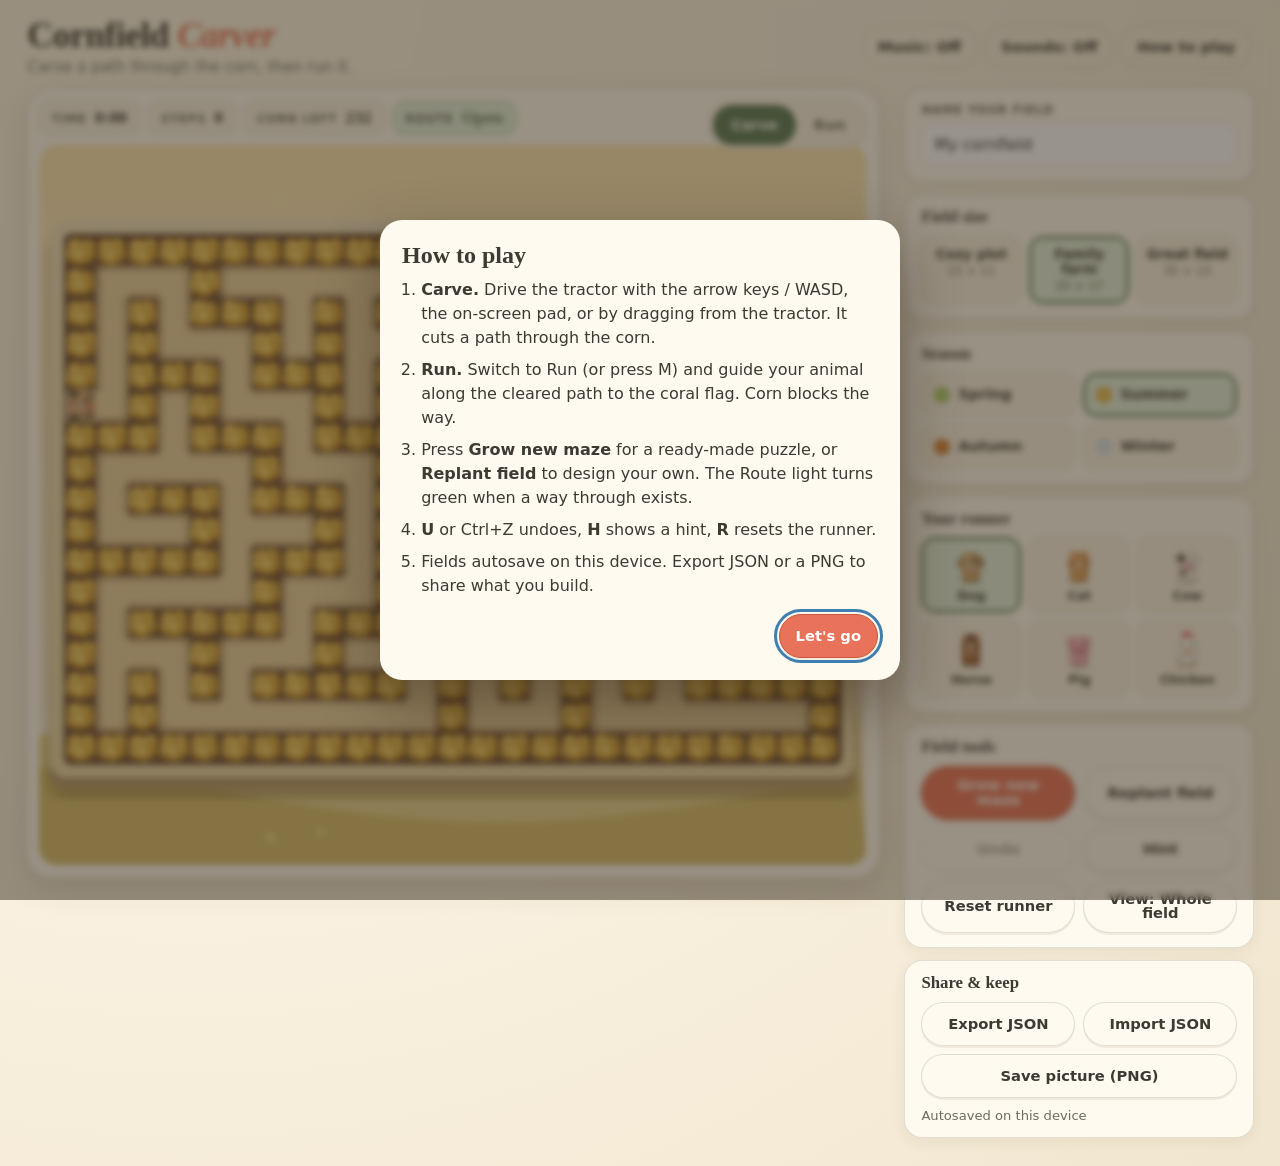
==== index.html @ e9861f63 "delegate(claude): Goal: Add cozy optional procedural audio to the completed ga" ====
<!doctype html>
<html lang="en">
<head>
<meta charset="utf-8">
<meta name="viewport" content="width=device-width, initial-scale=1, viewport-fit=cover">
<meta name="description" content="Cornfield Carver: drive the tractor through the corn, carve a maze, then run your animal to the flag.">
<title>Cornfield Carver</title>
<link rel="stylesheet" href="styles.css">
</head>
<body data-season="summer" data-mode="carve">
<div class="app">
  <header class="topbar">
    <div class="brand">
      <h1>Cornfield <em>Carver</em></h1>
      <p class="tagline">Carve a path through the corn, then run it.</p>
    </div>
    <div class="top-actions">
      <button id="btn-music" class="btn ghost tog" type="button" aria-pressed="false">Music: Off</button>
      <button id="btn-sfx" class="btn ghost tog" type="button" aria-pressed="false">Sounds: Off</button>
      <button id="btn-help" class="btn ghost" type="button">How to play</button>
    </div>
    <p id="audio-note" class="audio-note" role="status" hidden>Sound isn't available in this browser.</p>
  </header>

  <main class="layout">
    <section class="stage" aria-label="Cornfield play area">
      <div class="hud" aria-label="Game status">
        <div class="stat"><span class="label">Time</span><b id="hud-time">0:00</b></div>
        <div class="stat"><span class="label">Steps</span><b id="hud-moves">0</b></div>
        <div class="stat"><span class="label">Corn left</span><b id="hud-corn">0</b></div>
        <div class="stat route" data-ok="0"><span class="label">Route</span><b id="hud-route">Not yet</b></div>
      </div>

      <div class="mode-switch" id="mode-group" role="group" aria-label="Mode">
        <button id="mode-carve" data-mode="carve" type="button" aria-pressed="true">Carve</button>
        <button id="mode-run" data-mode="run" type="button" aria-pressed="false">Run</button>
      </div>

      <div class="canvas-wrap">
        <canvas id="field" tabindex="0" role="application"
          aria-label="Cornfield. Arrow keys or WASD move the tractor in Carve mode and the runner in Run mode. M switches mode, U undoes, H shows a hint."></canvas>

        <div class="win" id="win" role="dialog" aria-live="polite" aria-labelledby="win-title" hidden>
          <h2 id="win-title">Harvest home!</h2>
          <p id="win-text"></p>
          <dl class="win-stats">
            <div><dt>Time</dt><dd id="win-time">0:00</dd></div>
            <div><dt>Steps</dt><dd id="win-moves">0</dd></div>
            <div><dt>Best</dt><dd id="win-best">-</dd></div>
          </dl>
          <div class="win-actions">
            <button id="win-again" class="btn primary" type="button">Run it again</button>
            <button id="win-new" class="btn" type="button">Grow a new maze</button>
            <button id="win-share" class="btn ghost" type="button">Share</button>
          </div>
        </div>

        <div class="toast" id="toast" role="status" aria-live="polite"></div>
      </div>

      <div class="dpad" id="dpad" aria-label="Touch controls">
        <button class="dpad-btn up" data-dx="0" data-dy="-1" type="button" aria-label="Up">&#9650;</button>
        <button class="dpad-btn left" data-dx="-1" data-dy="0" type="button" aria-label="Left">&#9664;</button>
        <button class="dpad-btn right" data-dx="1" data-dy="0" type="button" aria-label="Right">&#9654;</button>
        <button class="dpad-btn down" data-dx="0" data-dy="1" type="button" aria-label="Down">&#9660;</button>
        <button id="btn-undo2" class="btn dpad-undo" type="button">Undo</button>
      </div>
    </section>

    <aside class="panel" aria-label="Field settings">
      <section class="card">
        <label class="label" for="creation-name">Name your field</label>
        <input id="creation-name" class="text" type="text" maxlength="40" autocomplete="off" spellcheck="false">
      </section>

      <section class="card">
        <h2>Field size</h2>
        <div class="seg" id="size-group" role="group" aria-label="Field size">
          <button type="button" data-size="small" aria-pressed="false"><span>Cozy plot</span><small>15 &times; 11</small></button>
          <button type="button" data-size="medium" aria-pressed="true"><span>Family farm</span><small>25 &times; 17</small></button>
          <button type="button" data-size="large" aria-pressed="false"><span>Great field</span><small>35 &times; 23</small></button>
        </div>
      </section>

      <section class="card">
        <h2>Season</h2>
        <div class="seasons" id="season-group" role="group" aria-label="Season">
          <button type="button" data-season="spring" aria-pressed="false"><i class="dot spring"></i>Spring</button>
          <button type="button" data-season="summer" aria-pressed="true"><i class="dot summer"></i>Summer</button>
          <button type="button" data-season="autumn" aria-pressed="false"><i class="dot autumn"></i>Autumn</button>
          <button type="button" data-season="winter" aria-pressed="false"><i class="dot winter"></i>Winter</button>
        </div>
      </section>

      <section class="card">
        <h2>Your runner</h2>
        <div class="animals" id="animal-group" role="group" aria-label="Runner animal">
          <button type="button" data-animal="dog" aria-pressed="true" aria-label="Dog"><canvas aria-hidden="true"></canvas><span>Dog</span></button>
          <button type="button" data-animal="cat" aria-pressed="false" aria-label="Cat"><canvas aria-hidden="true"></canvas><span>Cat</span></button>
          <button type="button" data-animal="cow" aria-pressed="false" aria-label="Cow"><canvas aria-hidden="true"></canvas><span>Cow</span></button>
          <button type="button" data-animal="horse" aria-pressed="false" aria-label="Horse"><canvas aria-hidden="true"></canvas><span>Horse</span></button>
          <button type="button" data-animal="pig" aria-pressed="false" aria-label="Pig"><canvas aria-hidden="true"></canvas><span>Pig</span></button>
          <button type="button" data-animal="chicken" aria-pressed="false" aria-label="Chicken"><canvas aria-hidden="true"></canvas><span>Chicken</span></button>
        </div>
      </section>

      <section class="card">
        <h2>Field tools</h2>
        <div class="grid2">
          <button id="btn-generate" class="btn primary" type="button">Grow new maze</button>
          <button id="btn-replant" class="btn" type="button">Replant field</button>
          <button id="btn-undo" class="btn" type="button">Undo</button>
          <button id="btn-hint" class="btn" type="button">Hint</button>
          <button id="btn-reset" class="btn" type="button">Reset runner</button>
          <button id="btn-view" class="btn" type="button">View: Whole field</button>
        </div>
      </section>

      <section class="card">
        <h2>Share &amp; keep</h2>
        <div class="grid2">
          <button id="btn-export-json" class="btn" type="button">Export JSON</button>
          <button id="btn-import" class="btn" type="button">Import JSON</button>
          <button id="btn-png" class="btn wide" type="button">Save picture (PNG)</button>
        </div>
        <p class="note" id="save-status">Autosave on</p>
      </section>
    </aside>
  </main>
</div>

<div class="modal" id="modal-help" hidden>
  <div class="modal-backdrop" data-close></div>
  <div class="modal-card" role="dialog" aria-modal="true" aria-labelledby="help-title">
    <h2 id="help-title">How to play</h2>
    <ol class="help">
      <li><b>Carve.</b> Drive the tractor with the arrow keys / WASD, the on-screen pad, or by dragging from the tractor. It cuts a path through the corn.</li>
      <li><b>Run.</b> Switch to Run (or press M) and guide your animal along the cleared path to the coral flag. Corn blocks the way.</li>
      <li>Press <b>Grow new maze</b> for a ready-made puzzle, or <b>Replant field</b> to design your own. The Route light turns green when a way through exists.</li>
      <li><b>U</b> or Ctrl+Z undoes, <b>H</b> shows a hint, <b>R</b> resets the runner.</li>
      <li>Fields autosave on this device. Export JSON or a PNG to share what you build.</li>
    </ol>
    <div class="modal-actions"><button class="btn primary" type="button" data-close data-autofocus>Let's go</button></div>
  </div>
</div>

<div class="modal" id="modal-confirm" hidden>
  <div class="modal-backdrop" data-close></div>
  <div class="modal-card" role="alertdialog" aria-modal="true" aria-labelledby="confirm-title" aria-describedby="confirm-body">
    <h2 id="confirm-title"></h2>
    <p id="confirm-body"></p>
    <div class="modal-actions">
      <button class="btn" type="button" data-close data-autofocus>Keep my field</button>
      <button id="confirm-ok" class="btn danger" type="button"></button>
    </div>
  </div>
</div>

<div class="modal" id="modal-share" hidden>
  <div class="modal-backdrop" data-close></div>
  <div class="modal-card" role="dialog" aria-modal="true" aria-labelledby="share-title">
    <h2 id="share-title">Export your field</h2>
    <p id="share-note" class="note"></p>
    <label class="label" for="share-text">Creation data (JSON)</label>
    <textarea id="share-text" class="text mono" rows="8" readonly spellcheck="false"></textarea>
    <div class="modal-actions">
      <button class="btn" type="button" data-close>Close</button>
      <button id="share-copy" class="btn" type="button">Copy</button>
      <button id="share-download" class="btn primary" type="button" data-autofocus>Download .json</button>
    </div>
  </div>
</div>

<div class="modal" id="modal-import" hidden>
  <div class="modal-backdrop" data-close></div>
  <div class="modal-card" role="dialog" aria-modal="true" aria-labelledby="import-title">
    <h2 id="import-title">Import a field</h2>
    <p class="note">Paste creation JSON or choose a file. Only field data is read; nothing is ever run.</p>
    <label class="label" for="import-file">Choose a .json file</label>
    <input id="import-file" class="text" type="file" accept=".json,application/json,text/plain">
    <label class="label" for="import-text">Or paste it here</label>
    <textarea id="import-text" class="text mono" rows="7" spellcheck="false" data-autofocus></textarea>
    <p id="import-error" class="error" role="alert"></p>
    <div class="modal-actions">
      <button class="btn" type="button" data-close>Cancel</button>
      <button id="import-load" class="btn primary" type="button">Load field</button>
    </div>
  </div>
</div>

<script src="audio.js"></script>
<script src="game.js"></script>
</body>
</html>
---- styles.css ----
:root {
  --cream: #fbf3e4;
  --paper: #fffaf0;
  --sage: #8fa98a;
  --sage-deep: #5a7a58;
  --coral: #e8735a;
  --coral-deep: #c9553d;
  --ink: #3b3a33;
  --muted: #6d6b5f;
  --line: rgba(90, 70, 40, 0.16);
  --shadow: 0 10px 30px rgba(90, 60, 30, 0.14);
  --radius: 18px;
  --serif: Georgia, "Iowan Old Style", "Times New Roman", serif;
  --sans: system-ui, -apple-system, "Segoe UI", Roboto, sans-serif;
}

* { box-sizing: border-box; }
[hidden] { display: none !important; }

html, body { margin: 0; padding: 0; }
body {
  font-family: var(--sans);
  color: var(--ink);
  background: radial-gradient(circle at 15% 0%, #fff7e6 0, var(--cream) 45%, #f1e6cf 100%);
  min-height: 100vh;
  -webkit-text-size-adjust: 100%;
}

.app { max-width: 1500px; margin: 0 auto; padding: 14px clamp(12px, 2vw, 28px) 28px; }

.topbar { display: flex; align-items: center; justify-content: space-between; gap: 12px; padding: 4px 2px 12px; }
.brand h1 { margin: 0; font: 700 clamp(1.5rem, 3.2vw, 2.2rem)/1.05 var(--serif); letter-spacing: -0.01em; }
.brand h1 em { color: var(--coral); font-style: italic; }
.tagline { margin: 3px 0 0; color: var(--muted); font-size: 0.95rem; }

/* buttons */
.btn {
  font: 600 0.92rem/1 var(--sans);
  color: var(--ink);
  background: var(--paper);
  border: 1.5px solid var(--line);
  border-radius: 999px;
  padding: 11px 16px;
  min-height: 44px;
  cursor: pointer;
  box-shadow: 0 2px 0 rgba(90, 60, 30, 0.08);
  transition: transform 0.08s, background 0.15s, box-shadow 0.15s;
}
.btn:hover { background: #fff; }
.btn:active { transform: translateY(1px); box-shadow: none; }
.btn:disabled { opacity: 0.45; cursor: not-allowed; }
.btn.primary { background: var(--coral); color: #fff; border-color: var(--coral-deep); }
.btn.primary:hover { background: var(--coral-deep); }
.btn.danger { background: #b4432f; color: #fff; border-color: #8f3322; }
.btn.ghost { background: transparent; box-shadow: none; }
.top-actions { display: flex; flex-wrap: wrap; justify-content: flex-end; gap: 6px; }
.btn.tog[aria-pressed="true"] { background: var(--sage-deep, #5b8a5b); color: #fff; }
.audio-note { flex-basis: 100%; margin: 0; font-size: 0.85rem; opacity: 0.8; }
.btn.wide { grid-column: 1 / -1; }
button:focus-visible, input:focus-visible, textarea:focus-visible, canvas:focus-visible {
  outline: 3px solid #3f7fb0; outline-offset: 2px;
}

/* layout */
.layout { display: grid; grid-template-columns: minmax(0, 1fr) 350px; gap: clamp(12px, 2vw, 24px); align-items: start; }

.stage {
  position: relative;
  display: flex; flex-direction: column; gap: 10px;
  background: var(--paper);
  border: 1.5px solid var(--line);
  border-radius: 26px;
  padding: 12px;
  box-shadow: var(--shadow);
  height: calc(100vh - 110px);
  min-height: 460px;
}
.hud { display: flex; flex-wrap: wrap; gap: 8px; padding-right: 150px; }
.stat {
  display: flex; align-items: baseline; gap: 8px;
  background: var(--cream); border: 1px solid var(--line); border-radius: 12px; padding: 7px 12px;
}
.stat b { font: 700 1.1rem/1 var(--serif); font-variant-numeric: tabular-nums; }
.label { display: block; font-size: 0.72rem; letter-spacing: 0.08em; text-transform: uppercase; color: var(--muted); font-weight: 700; }
.stat.route[data-ok="1"] { background: #e3efdd; border-color: #a7c79e; }
.stat.route[data-ok="1"] b { color: var(--sage-deep); }
.stat.route[data-ok="0"] b { color: var(--coral-deep); }

.mode-switch {
  position: absolute; top: 12px; right: 12px; z-index: 2;
  display: flex; background: var(--cream); border: 1.5px solid var(--line); border-radius: 999px; padding: 3px;
}
.mode-switch button {
  font: 700 0.9rem/1 var(--sans); border: 0; background: transparent; color: var(--muted);
  padding: 10px 18px; min-height: 40px; border-radius: 999px; cursor: pointer;
}
.mode-switch button[aria-pressed="true"] { background: var(--sage-deep); color: #fff; }
body[data-mode="run"] .mode-switch button[aria-pressed="true"] { background: var(--coral); }

.canvas-wrap { position: relative; flex: 1; min-height: 0; border-radius: 18px; overflow: hidden; }
#field { display: block; width: 100%; height: 100%; touch-action: none; border-radius: 18px; cursor: crosshair; user-select: none; -webkit-user-select: none; }

.toast {
  position: absolute; left: 50%; bottom: 14px; transform: translate(-50%, 10px);
  background: rgba(59, 58, 51, 0.92); color: #fff; padding: 9px 16px; border-radius: 999px;
  font-size: 0.9rem; opacity: 0; pointer-events: none; transition: opacity 0.2s, transform 0.2s; max-width: 90%; text-align: center;
}
.toast.show { opacity: 1; transform: translate(-50%, 0); }

.win {
  position: absolute; inset: 0; margin: auto; width: min(420px, 90%); height: fit-content;
  background: var(--paper); border: 2px solid var(--coral); border-radius: 24px; padding: 22px;
  text-align: center; box-shadow: 0 20px 50px rgba(60, 40, 20, 0.3);
}
.win h2 { margin: 0 0 6px; font: 700 1.8rem/1.1 var(--serif); color: var(--coral-deep); }
.win p { margin: 0 0 14px; color: var(--muted); }
.win-stats { display: flex; justify-content: center; gap: 22px; margin: 0 0 16px; }
.win-stats dt { font-size: 0.7rem; letter-spacing: 0.08em; text-transform: uppercase; color: var(--muted); font-weight: 700; }
.win-stats dd { margin: 2px 0 0; font: 700 1.3rem/1 var(--serif); }
.win-actions { display: flex; flex-wrap: wrap; gap: 8px; justify-content: center; }

/* touch pad */
.dpad {
  display: none; grid-template-columns: repeat(3, 62px); grid-template-rows: repeat(2, 56px); gap: 6px;
  justify-content: center; align-items: center; padding-top: 2px;
  grid-template-areas: ". up undo" "left down right";
}
.dpad-btn {
  font-size: 1.2rem; color: var(--sage-deep); background: var(--cream); border: 1.5px solid var(--line);
  border-radius: 16px; cursor: pointer; touch-action: none; user-select: none; -webkit-user-select: none;
  box-shadow: 0 3px 0 rgba(90, 60, 30, 0.12);
}
.dpad-btn:active { transform: translateY(2px); box-shadow: none; background: #e3efdd; }
.dpad-btn.up { grid-area: up; } .dpad-btn.down { grid-area: down; }
.dpad-btn.left { grid-area: left; } .dpad-btn.right { grid-area: right; }
.dpad-undo { grid-area: undo; padding: 0; }

/* panel */
.panel { display: flex; flex-direction: column; gap: 12px; }
.card {
  background: var(--paper); border: 1.5px solid var(--line); border-radius: var(--radius); padding: 14px 16px;
  box-shadow: 0 4px 14px rgba(90, 60, 30, 0.07);
}
.card h2 { margin: 0 0 10px; font: 700 1.05rem/1 var(--serif); }
.text {
  width: 100%; font: 500 1rem var(--sans); color: var(--ink); background: #fff; border: 1.5px solid var(--line);
  border-radius: 12px; padding: 10px 12px; margin-top: 6px; min-height: 44px;
}
.text.mono { font: 0.82rem/1.4 ui-monospace, Menlo, Consolas, monospace; resize: vertical; }
.grid2 { display: grid; grid-template-columns: 1fr 1fr; gap: 8px; }
.note { margin: 10px 0 0; font-size: 0.82rem; color: var(--muted); }
.error { min-height: 1.3em; margin: 8px 0 0; color: #b4432f; font-weight: 600; font-size: 0.9rem; }

.seg { display: grid; grid-template-columns: repeat(3, 1fr); gap: 8px; }
.seg button {
  display: flex; flex-direction: column; gap: 3px; align-items: center; padding: 10px 4px; min-height: 52px;
  font: 700 0.85rem/1.1 var(--sans); color: var(--ink); background: var(--cream); border: 1.5px solid var(--line);
  border-radius: 14px; cursor: pointer; text-align: center;
}
.seg small { font-weight: 500; color: var(--muted); font-size: 0.75rem; }
.seg button[aria-pressed="true"], .seasons button[aria-pressed="true"], .animals button[aria-pressed="true"] {
  border-color: var(--sage-deep); background: #e3efdd; box-shadow: inset 0 0 0 1.5px var(--sage-deep);
}

.seasons { display: grid; grid-template-columns: 1fr 1fr; gap: 8px; }
.seasons button {
  display: flex; align-items: center; gap: 8px; padding: 10px 12px; min-height: 44px;
  font: 700 0.9rem/1 var(--sans); color: var(--ink); background: var(--cream); border: 1.5px solid var(--line);
  border-radius: 14px; cursor: pointer;
}
.dot { width: 16px; height: 16px; border-radius: 50%; display: inline-block; border: 1.5px solid rgba(0, 0, 0, 0.12); }
.dot.spring { background: #aed26f; } .dot.summer { background: #ebbc4d; } .dot.autumn { background: #dc8439; } .dot.winter { background: #dbe6f0; }

.animals { display: grid; grid-template-columns: repeat(3, 1fr); gap: 8px; }
.animals button {
  display: flex; flex-direction: column; align-items: center; gap: 2px; padding: 6px 4px 7px; min-height: 76px;
  font: 700 0.78rem/1 var(--sans); color: var(--ink); background: var(--cream); border: 1.5px solid var(--line);
  border-radius: 14px; cursor: pointer;
}
.animals canvas { width: 44px; height: 44px; }

/* modals */
.modal { position: fixed; inset: 0; z-index: 50; display: grid; place-items: center; padding: 16px; }
.modal-backdrop { position: absolute; inset: 0; background: rgba(50, 40, 25, 0.5); backdrop-filter: blur(3px); }
.modal-card {
  position: relative; width: min(520px, 100%); max-height: calc(100vh - 32px); overflow: auto;
  background: var(--paper); border-radius: 22px; padding: 22px; box-shadow: 0 24px 60px rgba(40, 25, 10, 0.4);
}
.modal-card h2 { margin: 0 0 10px; font: 700 1.5rem/1.1 var(--serif); }
.modal-card p { margin-top: 0; line-height: 1.45; }
.modal-card .label { margin-top: 12px; }
.help { padding-left: 1.2em; line-height: 1.5; margin: 0 0 6px; }
.help li { margin-bottom: 8px; }
.modal-actions { display: flex; flex-wrap: wrap; gap: 8px; justify-content: flex-end; margin-top: 16px; }

/* seasonal tint on page chrome */
body[data-season="spring"] { --sage-deep: #4f8a54; }
body[data-season="autumn"] { --sage-deep: #8a6a3a; }
body[data-season="winter"] { --sage-deep: #4e7a96; }

/* tablets and phones */
@media (max-width: 960px) {
  .layout { grid-template-columns: 1fr; }
  .stage { height: auto; min-height: 0; }
  .canvas-wrap { flex: none; height: min(66vh, 118vw); min-height: 300px; }
  .hud { padding-right: 0; margin-top: 46px; }
  .panel { display: grid; grid-template-columns: 1fr 1fr; gap: 12px; }
  .panel .card:first-child { grid-column: 1 / -1; }
}
@media (max-width: 960px), (pointer: coarse) {
  .dpad { display: grid; }
}
@media (max-width: 620px) {
  .app { padding: 8px 8px 24px; }
  .tagline { display: none; }
  .topbar { flex-wrap: wrap; }
  .top-actions .btn { padding-left: 10px; padding-right: 10px; font-size: 0.85rem; }
  .stage { padding: 8px; border-radius: 20px; }
  .panel { grid-template-columns: 1fr; }
  .stat { padding: 6px 9px; gap: 6px; }
  .hud { gap: 5px; }
  .canvas-wrap { height: min(58vh, 120vw); }
  .win { padding: 16px; }
}
@media (prefers-reduced-motion: reduce) {
  .toast, .btn { transition: none; }
}
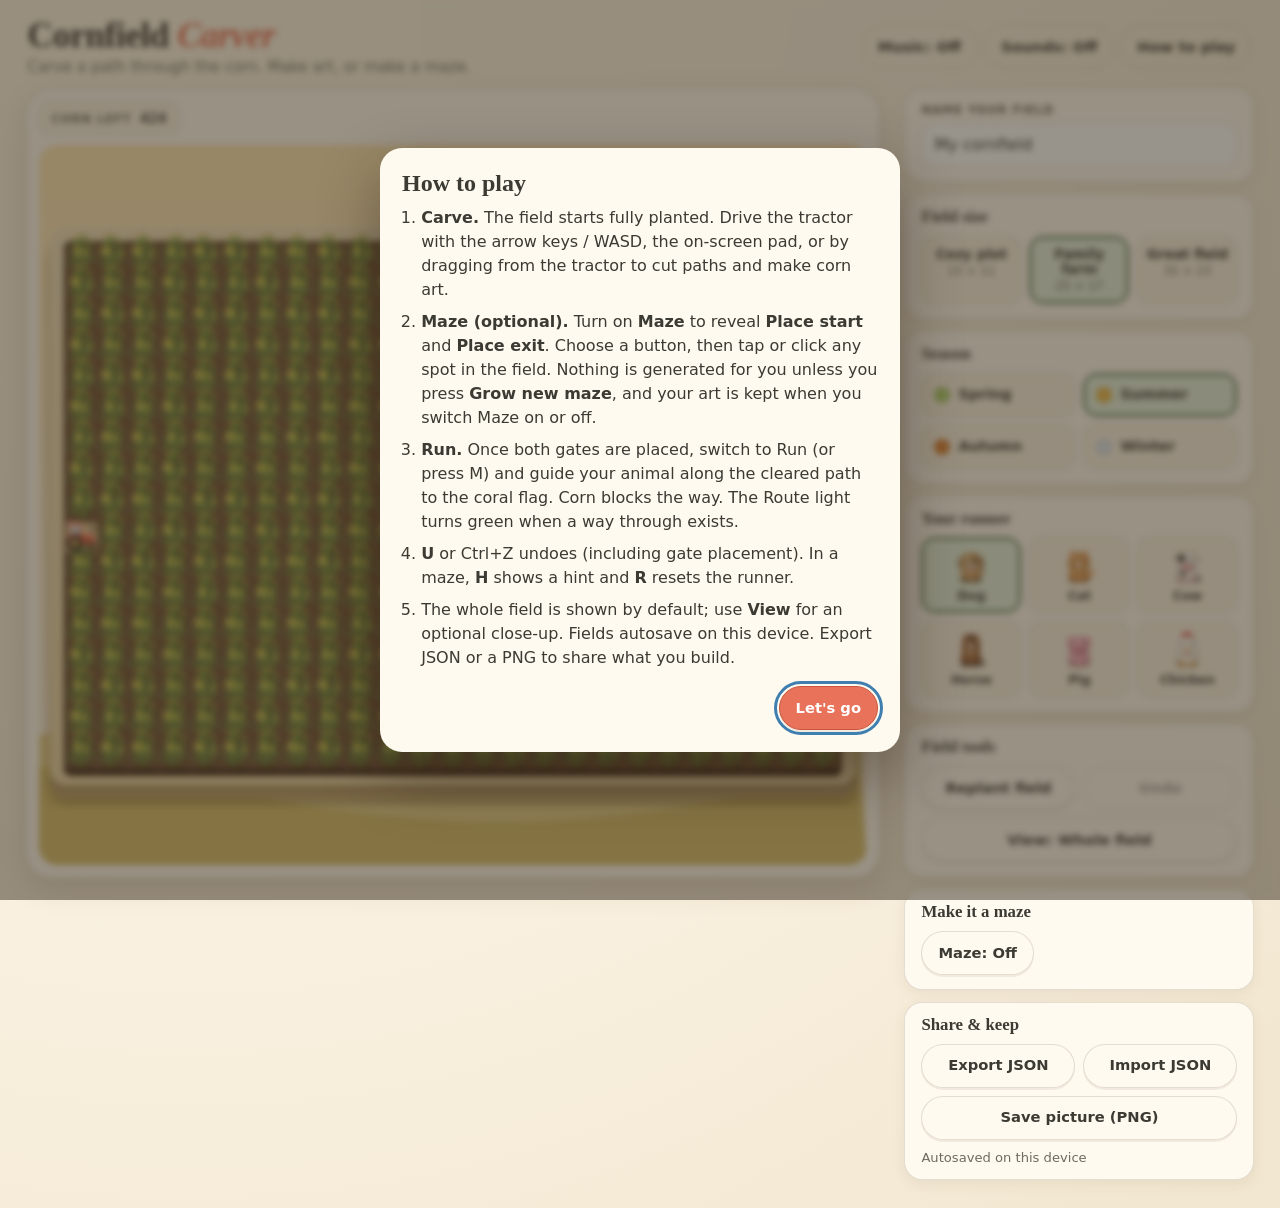
==== commit 292f399c: "delegate(claude): Goal: Implement user feedback in .ai/plans/art-first-field.m" ====
--- a/index.html
+++ b/index.html
@@ -3,16 +3,16 @@
 <head>
 <meta charset="utf-8">
 <meta name="viewport" content="width=device-width, initial-scale=1, viewport-fit=cover">
-<meta name="description" content="Cornfield Carver: drive the tractor through the corn, carve a maze, then run your animal to the flag.">
+<meta name="description" content="Cornfield Carver: drive the tractor through the corn to make corn art, or turn it into a maze and run your animal to the flag.">
 <title>Cornfield Carver</title>
 <link rel="stylesheet" href="styles.css">
 </head>
-<body data-season="summer" data-mode="carve">
+<body data-season="summer" data-mode="carve" data-purpose="art">
 <div class="app">
   <header class="topbar">
     <div class="brand">
       <h1>Cornfield <em>Carver</em></h1>
-      <p class="tagline">Carve a path through the corn, then run it.</p>
+      <p class="tagline">Carve a path through the corn. Make art, or make a maze.</p>
     </div>
     <div class="top-actions">
       <button id="btn-music" class="btn ghost tog" type="button" aria-pressed="false">Music: Off</button>
@@ -25,20 +25,20 @@
   <main class="layout">
     <section class="stage" aria-label="Cornfield play area">
       <div class="hud" aria-label="Game status">
-        <div class="stat"><span class="label">Time</span><b id="hud-time">0:00</b></div>
-        <div class="stat"><span class="label">Steps</span><b id="hud-moves">0</b></div>
+        <div class="stat maze-only"><span class="label">Time</span><b id="hud-time">0:00</b></div>
+        <div class="stat maze-only"><span class="label">Steps</span><b id="hud-moves">0</b></div>
         <div class="stat"><span class="label">Corn left</span><b id="hud-corn">0</b></div>
-        <div class="stat route" data-ok="0"><span class="label">Route</span><b id="hud-route">Not yet</b></div>
-      </div>
-
-      <div class="mode-switch" id="mode-group" role="group" aria-label="Mode">
+        <div class="stat route maze-only" data-ok="0"><span class="label">Route</span><b id="hud-route">Place gates</b></div>
+      </div>
+
+      <div class="mode-switch maze-only" id="mode-group" role="group" aria-label="Mode">
         <button id="mode-carve" data-mode="carve" type="button" aria-pressed="true">Carve</button>
-        <button id="mode-run" data-mode="run" type="button" aria-pressed="false">Run</button>
+        <button id="mode-run" data-mode="run" type="button" aria-pressed="false" disabled>Run</button>
       </div>
 
       <div class="canvas-wrap">
         <canvas id="field" tabindex="0" role="application"
-          aria-label="Cornfield. Arrow keys or WASD move the tractor in Carve mode and the runner in Run mode. M switches mode, U undoes, H shows a hint."></canvas>
+          aria-label="Cornfield art field. Arrow keys or WASD drive the tractor and carve corn. U undoes."></canvas>
 
         <div class="win" id="win" role="dialog" aria-live="polite" aria-labelledby="win-title" hidden>
           <h2 id="win-title">Harvest home!</h2>
@@ -107,12 +107,24 @@
       <section class="card">
         <h2>Field tools</h2>
         <div class="grid2">
-          <button id="btn-generate" class="btn primary" type="button">Grow new maze</button>
           <button id="btn-replant" class="btn" type="button">Replant field</button>
           <button id="btn-undo" class="btn" type="button">Undo</button>
-          <button id="btn-hint" class="btn" type="button">Hint</button>
-          <button id="btn-reset" class="btn" type="button">Reset runner</button>
-          <button id="btn-view" class="btn" type="button">View: Whole field</button>
+          <button id="btn-view" class="btn wide" type="button" aria-pressed="false">View: Whole field</button>
+        </div>
+      </section>
+
+      <section class="card" aria-labelledby="maze-title">
+        <h2 id="maze-title">Make it a maze</h2>
+        <button id="btn-maze" class="btn tog wide" type="button" aria-pressed="false">Maze: Off</button>
+        <div class="maze-only">
+          <div class="grid2" style="margin-top:8px">
+            <button id="btn-place-start" class="btn" type="button" aria-pressed="false">Place start</button>
+            <button id="btn-place-exit" class="btn" type="button" aria-pressed="false">Place exit</button>
+            <button id="btn-generate" class="btn" type="button">Grow new maze</button>
+            <button id="btn-hint" class="btn" type="button">Hint</button>
+            <button id="btn-reset" class="btn wide" type="button">Reset runner</button>
+          </div>
+          <p class="gate-status" id="gate-status" role="status">Start not placed. Exit not placed. Place both to run.</p>
         </div>
       </section>
 
@@ -134,11 +146,11 @@
   <div class="modal-card" role="dialog" aria-modal="true" aria-labelledby="help-title">
     <h2 id="help-title">How to play</h2>
     <ol class="help">
-      <li><b>Carve.</b> Drive the tractor with the arrow keys / WASD, the on-screen pad, or by dragging from the tractor. It cuts a path through the corn.</li>
-      <li><b>Run.</b> Switch to Run (or press M) and guide your animal along the cleared path to the coral flag. Corn blocks the way.</li>
-      <li>Press <b>Grow new maze</b> for a ready-made puzzle, or <b>Replant field</b> to design your own. The Route light turns green when a way through exists.</li>
-      <li><b>U</b> or Ctrl+Z undoes, <b>H</b> shows a hint, <b>R</b> resets the runner.</li>
-      <li>Fields autosave on this device. Export JSON or a PNG to share what you build.</li>
+      <li><b>Carve.</b> The field starts fully planted. Drive the tractor with the arrow keys / WASD, the on-screen pad, or by dragging from the tractor to cut paths and make corn art.</li>
+      <li><b>Maze (optional).</b> Turn on <b>Maze</b> to reveal <b>Place start</b> and <b>Place exit</b>. Choose a button, then tap or click any spot in the field. Nothing is generated for you unless you press <b>Grow new maze</b>, and your art is kept when you switch Maze on or off.</li>
+      <li><b>Run.</b> Once both gates are placed, switch to Run (or press M) and guide your animal along the cleared path to the coral flag. Corn blocks the way. The Route light turns green when a way through exists.</li>
+      <li><b>U</b> or Ctrl+Z undoes (including gate placement). In a maze, <b>H</b> shows a hint and <b>R</b> resets the runner.</li>
+      <li>The whole field is shown by default; use <b>View</b> for an optional close-up. Fields autosave on this device. Export JSON or a PNG to share what you build.</li>
     </ol>
     <div class="modal-actions"><button class="btn primary" type="button" data-close data-autofocus>Let's go</button></div>
   </div>
--- a/styles.css
+++ b/styles.css
@@ -23,6 +23,7 @@
   color: var(--ink);
   background: radial-gradient(circle at 15% 0%, #fff7e6 0, var(--cream) 45%, #f1e6cf 100%);
   min-height: 100vh;
+  min-height: 100dvh;
   -webkit-text-size-adjust: 100%;
 }
 
@@ -73,6 +74,7 @@
   padding: 12px;
   box-shadow: var(--shadow);
   height: calc(100vh - 110px);
+  height: calc(100dvh - 110px);
   min-height: 460px;
 }
 .hud { display: flex; flex-wrap: wrap; gap: 8px; padding-right: 150px; }
@@ -193,6 +195,12 @@
 .help li { margin-bottom: 8px; }
 .modal-actions { display: flex; flex-wrap: wrap; gap: 8px; justify-content: flex-end; margin-top: 16px; }
 
+/* art is the default; maze-only controls appear when Maze is on */
+body[data-purpose="art"] .maze-only { display: none; }
+.btn[aria-pressed="true"]:not(.tog) { box-shadow: inset 0 0 0 2px var(--sage-deep); background: #e3efdd; }
+.mode-switch button:disabled { opacity: 0.45; cursor: not-allowed; }
+.gate-status { margin: 8px 0 0; font-size: 0.85rem; color: var(--muted); min-height: 2.4em; }
+
 /* seasonal tint on page chrome */
 body[data-season="spring"] { --sage-deep: #4f8a54; }
 body[data-season="autumn"] { --sage-deep: #8a6a3a; }
@@ -202,7 +210,7 @@
 @media (max-width: 960px) {
   .layout { grid-template-columns: 1fr; }
   .stage { height: auto; min-height: 0; }
-  .canvas-wrap { flex: none; height: min(66vh, 118vw); min-height: 300px; }
+  .canvas-wrap { flex: none; height: min(66vh, 118vw); height: min(66dvh, 118vw); min-height: 300px; }
   .hud { padding-right: 0; margin-top: 46px; }
   .panel { display: grid; grid-template-columns: 1fr 1fr; gap: 12px; }
   .panel .card:first-child { grid-column: 1 / -1; }
@@ -219,7 +227,7 @@
   .panel { grid-template-columns: 1fr; }
   .stat { padding: 6px 9px; gap: 6px; }
   .hud { gap: 5px; }
-  .canvas-wrap { height: min(58vh, 120vw); }
+  .canvas-wrap { height: min(58vh, 120vw); height: min(58dvh, 120vw); }
   .win { padding: 16px; }
 }
 @media (prefers-reduced-motion: reduce) {
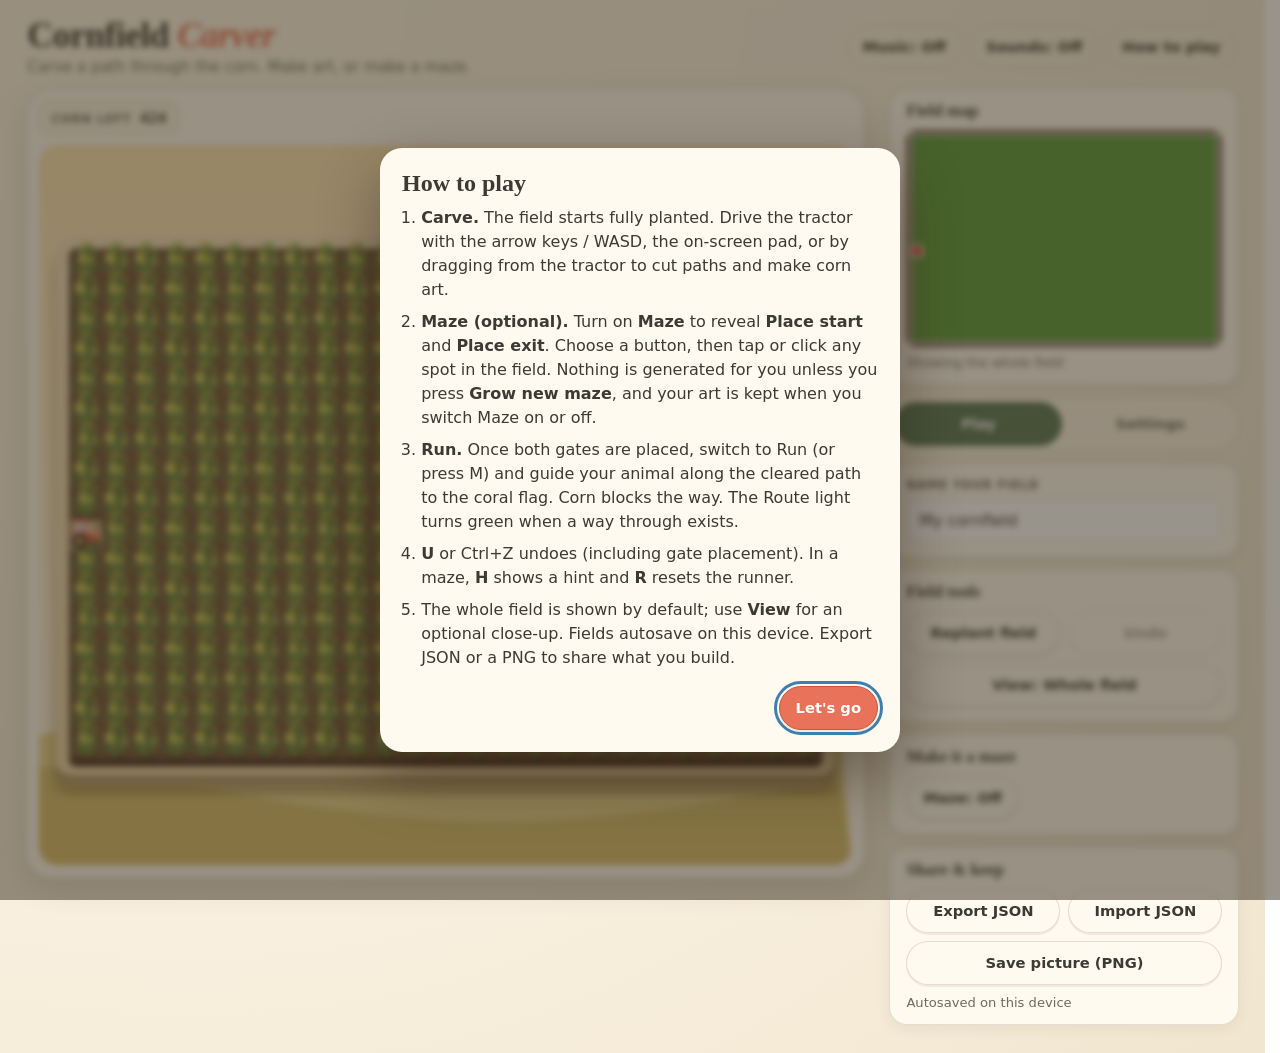
==== commit 4a122ab9: "delegate(claude): Goal: Implement .ai/plans/settings-minimap-groove.md using ." ====
--- a/index.html
+++ b/index.html
@@ -68,40 +68,21 @@
     </section>
 
     <aside class="panel" aria-label="Field settings">
+      <section class="card minimap-card" aria-labelledby="minimap-title">
+        <h2 id="minimap-title">Field map</h2>
+        <canvas id="minimap" role="img" aria-label="Map of the whole field showing the visible area and the active character"></canvas>
+        <p class="note" id="minimap-note">Showing the whole field</p>
+      </section>
+
+      <div class="tabs" id="sidebar-tabs" role="tablist" aria-label="Sidebar sections">
+        <button type="button" role="tab" id="tab-play" aria-controls="panel-play" aria-selected="true" tabindex="0">Play</button>
+        <button type="button" role="tab" id="tab-settings" aria-controls="panel-settings" aria-selected="false" tabindex="-1">Settings</button>
+      </div>
+
+      <div class="tabpanel" id="panel-play" role="tabpanel" aria-labelledby="tab-play">
       <section class="card">
         <label class="label" for="creation-name">Name your field</label>
         <input id="creation-name" class="text" type="text" maxlength="40" autocomplete="off" spellcheck="false">
-      </section>
-
-      <section class="card">
-        <h2>Field size</h2>
-        <div class="seg" id="size-group" role="group" aria-label="Field size">
-          <button type="button" data-size="small" aria-pressed="false"><span>Cozy plot</span><small>15 &times; 11</small></button>
-          <button type="button" data-size="medium" aria-pressed="true"><span>Family farm</span><small>25 &times; 17</small></button>
-          <button type="button" data-size="large" aria-pressed="false"><span>Great field</span><small>35 &times; 23</small></button>
-        </div>
-      </section>
-
-      <section class="card">
-        <h2>Season</h2>
-        <div class="seasons" id="season-group" role="group" aria-label="Season">
-          <button type="button" data-season="spring" aria-pressed="false"><i class="dot spring"></i>Spring</button>
-          <button type="button" data-season="summer" aria-pressed="true"><i class="dot summer"></i>Summer</button>
-          <button type="button" data-season="autumn" aria-pressed="false"><i class="dot autumn"></i>Autumn</button>
-          <button type="button" data-season="winter" aria-pressed="false"><i class="dot winter"></i>Winter</button>
-        </div>
-      </section>
-
-      <section class="card">
-        <h2>Your runner</h2>
-        <div class="animals" id="animal-group" role="group" aria-label="Runner animal">
-          <button type="button" data-animal="dog" aria-pressed="true" aria-label="Dog"><canvas aria-hidden="true"></canvas><span>Dog</span></button>
-          <button type="button" data-animal="cat" aria-pressed="false" aria-label="Cat"><canvas aria-hidden="true"></canvas><span>Cat</span></button>
-          <button type="button" data-animal="cow" aria-pressed="false" aria-label="Cow"><canvas aria-hidden="true"></canvas><span>Cow</span></button>
-          <button type="button" data-animal="horse" aria-pressed="false" aria-label="Horse"><canvas aria-hidden="true"></canvas><span>Horse</span></button>
-          <button type="button" data-animal="pig" aria-pressed="false" aria-label="Pig"><canvas aria-hidden="true"></canvas><span>Pig</span></button>
-          <button type="button" data-animal="chicken" aria-pressed="false" aria-label="Chicken"><canvas aria-hidden="true"></canvas><span>Chicken</span></button>
-        </div>
       </section>
 
       <section class="card">
@@ -137,6 +118,40 @@
         </div>
         <p class="note" id="save-status">Autosave on</p>
       </section>
+      </div>
+
+      <div class="tabpanel" id="panel-settings" role="tabpanel" aria-labelledby="tab-settings" hidden>
+      <section class="card">
+        <h2>Field size</h2>
+        <div class="seg" id="size-group" role="group" aria-label="Field size">
+          <button type="button" data-size="small" aria-pressed="false"><span>Cozy plot</span><small>15 &times; 11</small></button>
+          <button type="button" data-size="medium" aria-pressed="true"><span>Family farm</span><small>25 &times; 17</small></button>
+          <button type="button" data-size="large" aria-pressed="false"><span>Great field</span><small>35 &times; 23</small></button>
+        </div>
+      </section>
+
+      <section class="card">
+        <h2>Season</h2>
+        <div class="seasons" id="season-group" role="group" aria-label="Season">
+          <button type="button" data-season="spring" aria-pressed="false"><i class="dot spring"></i>Spring</button>
+          <button type="button" data-season="summer" aria-pressed="true"><i class="dot summer"></i>Summer</button>
+          <button type="button" data-season="autumn" aria-pressed="false"><i class="dot autumn"></i>Autumn</button>
+          <button type="button" data-season="winter" aria-pressed="false"><i class="dot winter"></i>Winter</button>
+        </div>
+      </section>
+
+      <section class="card">
+        <h2>Your runner</h2>
+        <div class="animals" id="animal-group" role="group" aria-label="Runner animal">
+          <button type="button" data-animal="dog" aria-pressed="true" aria-label="Dog"><canvas aria-hidden="true"></canvas><span>Dog</span></button>
+          <button type="button" data-animal="cat" aria-pressed="false" aria-label="Cat"><canvas aria-hidden="true"></canvas><span>Cat</span></button>
+          <button type="button" data-animal="cow" aria-pressed="false" aria-label="Cow"><canvas aria-hidden="true"></canvas><span>Cow</span></button>
+          <button type="button" data-animal="horse" aria-pressed="false" aria-label="Horse"><canvas aria-hidden="true"></canvas><span>Horse</span></button>
+          <button type="button" data-animal="pig" aria-pressed="false" aria-label="Pig"><canvas aria-hidden="true"></canvas><span>Pig</span></button>
+          <button type="button" data-animal="chicken" aria-pressed="false" aria-label="Chicken"><canvas aria-hidden="true"></canvas><span>Chicken</span></button>
+        </div>
+      </section>
+      </div>
     </aside>
   </main>
 </div>
--- a/styles.css
+++ b/styles.css
@@ -138,7 +138,18 @@
 .dpad-undo { grid-area: undo; padding: 0; }
 
 /* panel */
+html { scrollbar-gutter: stable; } /* tab switches never change the stage width */
 .panel { display: flex; flex-direction: column; gap: 12px; }
+.tabpanel { display: flex; flex-direction: column; gap: 12px; }
+.minimap-card h2 { margin-bottom: 8px; }
+.minimap-card .note { margin-top: 8px; }
+#minimap { display: block; width: 100%; max-width: 340px; height: auto; margin: 0 auto; border-radius: 10px; image-rendering: pixelated; }
+.tabs { display: grid; grid-template-columns: 1fr 1fr; gap: 4px; padding: 4px; background: var(--cream); border: 1.5px solid var(--line); border-radius: 999px; }
+.tabs [role="tab"] {
+  font: 700 0.92rem/1 var(--sans); color: var(--muted); background: transparent; border: 0; border-radius: 999px;
+  padding: 10px 14px; min-height: 44px; cursor: pointer;
+}
+.tabs [role="tab"][aria-selected="true"] { background: var(--sage-deep); color: #fff; }
 .card {
   background: var(--paper); border: 1.5px solid var(--line); border-radius: var(--radius); padding: 14px 16px;
   box-shadow: 0 4px 14px rgba(90, 60, 30, 0.07);
@@ -212,8 +223,8 @@
   .stage { height: auto; min-height: 0; }
   .canvas-wrap { flex: none; height: min(66vh, 118vw); height: min(66dvh, 118vw); min-height: 300px; }
   .hud { padding-right: 0; margin-top: 46px; }
-  .panel { display: grid; grid-template-columns: 1fr 1fr; gap: 12px; }
-  .panel .card:first-child { grid-column: 1 / -1; }
+  .tabpanel { display: grid; grid-template-columns: 1fr 1fr; gap: 12px; }
+  .tabpanel .card:first-child { grid-column: 1 / -1; }
 }
 @media (max-width: 960px), (pointer: coarse) {
   .dpad { display: grid; }
@@ -224,7 +235,7 @@
   .topbar { flex-wrap: wrap; }
   .top-actions .btn { padding-left: 10px; padding-right: 10px; font-size: 0.85rem; }
   .stage { padding: 8px; border-radius: 20px; }
-  .panel { grid-template-columns: 1fr; }
+  .tabpanel { grid-template-columns: 1fr; }
   .stat { padding: 6px 9px; gap: 6px; }
   .hud { gap: 5px; }
   .canvas-wrap { height: min(58vh, 120vw); height: min(58dvh, 120vw); }
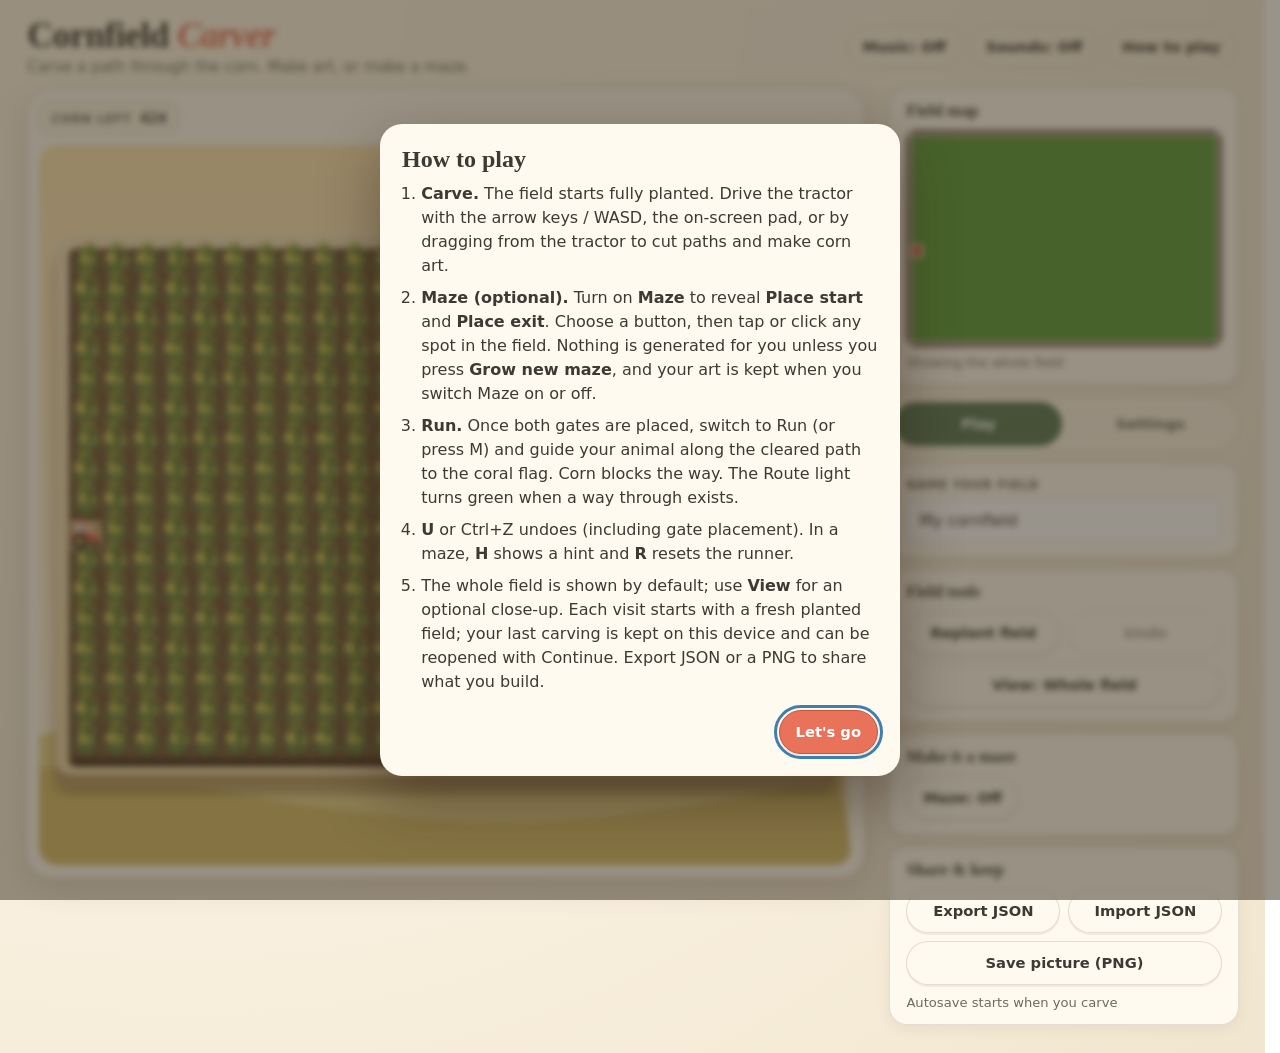
==== commit 47d3bd78: "delegate(claude): Goal: implement .ai/plans/lively-farm-playlist.md, informed" ====
--- a/index.html
+++ b/index.html
@@ -80,6 +80,12 @@
       </div>
 
       <div class="tabpanel" id="panel-play" role="tabpanel" aria-labelledby="tab-play">
+      <section class="card" id="resume-card" aria-labelledby="resume-title" hidden>
+        <h2 id="resume-title">Saved field</h2>
+        <button id="btn-resume" class="btn wide" type="button">Continue saved field</button>
+        <p class="note">Each visit starts with a fresh planted field. Starting a new carving keeps only your last field.</p>
+      </section>
+
       <section class="card">
         <label class="label" for="creation-name">Name your field</label>
         <input id="creation-name" class="text" type="text" maxlength="40" autocomplete="off" spellcheck="false">
@@ -151,6 +157,25 @@
           <button type="button" data-animal="chicken" aria-pressed="false" aria-label="Chicken"><canvas aria-hidden="true"></canvas><span>Chicken</span></button>
         </div>
       </section>
+
+      <section class="card" aria-labelledby="motion-title">
+        <h2 id="motion-title">Motion</h2>
+        <label class="label" for="motion-mode">Running and swaying corn</label>
+        <select id="motion-mode" class="text">
+          <option value="device">Follow my device</option>
+          <option value="full">Full motion</option>
+          <option value="reduced">Reduced motion</option>
+        </select>
+        <p class="note" id="motion-note" role="status" aria-live="polite"></p>
+      </section>
+
+      <section class="card" aria-labelledby="music-title">
+        <h2 id="music-title">Music</h2>
+        <label class="label" for="music-track">Song</label>
+        <select id="music-track" class="text"></select>
+        <label class="check" for="music-rotate"><input id="music-rotate" type="checkbox" checked> Auto rotate songs (about every minute)</label>
+        <p class="note" id="now-playing" role="status" aria-live="polite"></p>
+      </section>
       </div>
     </aside>
   </main>
@@ -165,7 +190,7 @@
       <li><b>Maze (optional).</b> Turn on <b>Maze</b> to reveal <b>Place start</b> and <b>Place exit</b>. Choose a button, then tap or click any spot in the field. Nothing is generated for you unless you press <b>Grow new maze</b>, and your art is kept when you switch Maze on or off.</li>
       <li><b>Run.</b> Once both gates are placed, switch to Run (or press M) and guide your animal along the cleared path to the coral flag. Corn blocks the way. The Route light turns green when a way through exists.</li>
       <li><b>U</b> or Ctrl+Z undoes (including gate placement). In a maze, <b>H</b> shows a hint and <b>R</b> resets the runner.</li>
-      <li>The whole field is shown by default; use <b>View</b> for an optional close-up. Fields autosave on this device. Export JSON or a PNG to share what you build.</li>
+      <li>The whole field is shown by default; use <b>View</b> for an optional close-up. Each visit starts with a fresh planted field; your last carving is kept on this device and can be reopened with Continue. Export JSON or a PNG to share what you build.</li>
     </ol>
     <div class="modal-actions"><button class="btn primary" type="button" data-close data-autofocus>Let's go</button></div>
   </div>
--- a/styles.css
+++ b/styles.css
@@ -159,6 +159,9 @@
   width: 100%; font: 500 1rem var(--sans); color: var(--ink); background: #fff; border: 1.5px solid var(--line);
   border-radius: 12px; padding: 10px 12px; margin-top: 6px; min-height: 44px;
 }
+select.text { cursor: pointer; }
+.check { display: flex; gap: 10px; align-items: center; margin-top: 12px; font-size: 0.92rem; cursor: pointer; min-height: 44px; }
+.check input { width: 20px; height: 20px; accent-color: var(--sage-deep); }
 .text.mono { font: 0.82rem/1.4 ui-monospace, Menlo, Consolas, monospace; resize: vertical; }
 .grid2 { display: grid; grid-template-columns: 1fr 1fr; gap: 8px; }
 .note { margin: 10px 0 0; font-size: 0.82rem; color: var(--muted); }
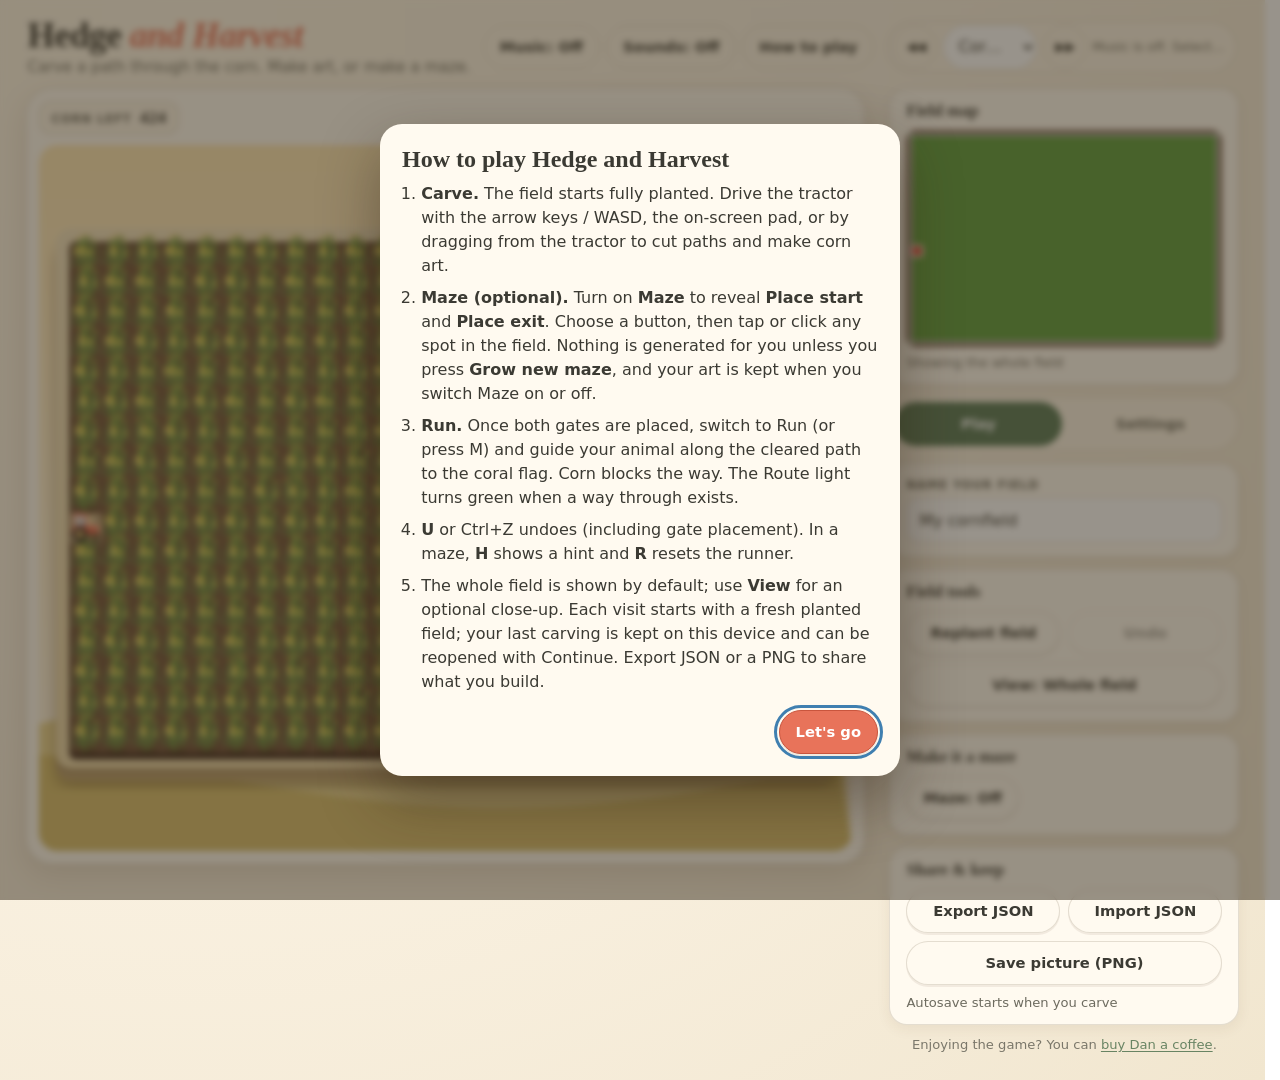
==== commit dfed18e8: "delegate(claude): Goal: implement .ai/plans/hedge-harvest-polish.md and releva" ====
--- a/index.html
+++ b/index.html
@@ -3,21 +3,29 @@
 <head>
 <meta charset="utf-8">
 <meta name="viewport" content="width=device-width, initial-scale=1, viewport-fit=cover">
-<meta name="description" content="Cornfield Carver: drive the tractor through the corn to make corn art, or turn it into a maze and run your animal to the flag.">
-<title>Cornfield Carver</title>
+<meta name="description" content="Hedge and Harvest: drive the tractor through the corn to make corn art, or turn it into a maze and run your animal to the flag.">
+<meta name="theme-color" content="#5a7a58">
+<title>Hedge and Harvest</title>
+<link rel="icon" href="favicon.svg" type="image/svg+xml">
 <link rel="stylesheet" href="styles.css">
 </head>
 <body data-season="summer" data-mode="carve" data-purpose="art">
 <div class="app">
   <header class="topbar">
     <div class="brand">
-      <h1>Cornfield <em>Carver</em></h1>
+      <h1>Hedge <em>and Harvest</em></h1>
       <p class="tagline">Carve a path through the corn. Make art, or make a maze.</p>
     </div>
     <div class="top-actions">
       <button id="btn-music" class="btn ghost tog" type="button" aria-pressed="false">Music: Off</button>
       <button id="btn-sfx" class="btn ghost tog" type="button" aria-pressed="false">Sounds: Off</button>
       <button id="btn-help" class="btn ghost" type="button">How to play</button>
+    </div>
+    <div id="now-playing-bar" class="now-bar" role="group" aria-label="Music player">
+      <button id="music-prev" class="btn ghost now-skip" type="button" aria-label="Previous song">&#9664;&#9664;</button>
+      <select id="music-track" class="text now-select" aria-label="Song"></select>
+      <button id="music-next" class="btn ghost now-skip" type="button" aria-label="Next song">&#9654;&#9654;</button>
+      <span id="now-playing" class="now-status" role="status" aria-live="polite"></span>
     </div>
     <p id="audio-note" class="audio-note" role="status" hidden>Sound isn't available in this browser.</p>
   </header>
@@ -53,6 +61,7 @@
             <button id="win-new" class="btn" type="button">Grow a new maze</button>
             <button id="win-share" class="btn ghost" type="button">Share</button>
           </div>
+          <p class="support">Enjoying the game? You can <a class="support-link" data-placement="completed" href="https://buymeacoffee.com/AppsbyDan" target="_blank" rel="noopener noreferrer">buy Dan a coffee</a>.</p>
         </div>
 
         <div class="toast" id="toast" role="status" aria-live="polite"></div>
@@ -123,7 +132,9 @@
           <button id="btn-png" class="btn wide" type="button">Save picture (PNG)</button>
         </div>
         <p class="note" id="save-status">Autosave on</p>
-      </section>
+        <p class="note support" id="loaded-support" hidden>Enjoying the game? You can <a class="support-link" data-placement="loaded" href="https://buymeacoffee.com/AppsbyDan" target="_blank" rel="noopener noreferrer">buy Dan a coffee</a>.</p>
+      </section>
+      <p class="note support support-main">Enjoying the game? You can <a class="support-link" data-placement="main" href="https://buymeacoffee.com/AppsbyDan" target="_blank" rel="noopener noreferrer">buy Dan a coffee</a>.</p>
       </div>
 
       <div class="tabpanel" id="panel-settings" role="tabpanel" aria-labelledby="tab-settings" hidden>
@@ -171,11 +182,11 @@
 
       <section class="card" aria-labelledby="music-title">
         <h2 id="music-title">Music</h2>
-        <label class="label" for="music-track">Song</label>
-        <select id="music-track" class="text"></select>
         <label class="check" for="music-rotate"><input id="music-rotate" type="checkbox" checked> Auto rotate songs (about every minute)</label>
-        <p class="note" id="now-playing" role="status" aria-live="polite"></p>
-      </section>
+        <p class="note">Pick songs and skip with the player at the top of the page.</p>
+      </section>
+
+      <p class="note support support-settings">Enjoying the game? You can <a class="support-link" data-placement="settings" href="https://buymeacoffee.com/AppsbyDan" target="_blank" rel="noopener noreferrer">buy Dan a coffee</a>.</p>
       </div>
     </aside>
   </main>
@@ -184,7 +195,7 @@
 <div class="modal" id="modal-help" hidden>
   <div class="modal-backdrop" data-close></div>
   <div class="modal-card" role="dialog" aria-modal="true" aria-labelledby="help-title">
-    <h2 id="help-title">How to play</h2>
+    <h2 id="help-title">How to play Hedge and Harvest</h2>
     <ol class="help">
       <li><b>Carve.</b> The field starts fully planted. Drive the tractor with the arrow keys / WASD, the on-screen pad, or by dragging from the tractor to cut paths and make corn art.</li>
       <li><b>Maze (optional).</b> Turn on <b>Maze</b> to reveal <b>Place start</b> and <b>Place exit</b>. Choose a button, then tap or click any spot in the field. Nothing is generated for you unless you press <b>Grow new maze</b>, and your art is kept when you switch Maze on or off.</li>
@@ -215,6 +226,7 @@
     <p id="share-note" class="note"></p>
     <label class="label" for="share-text">Creation data (JSON)</label>
     <textarea id="share-text" class="text mono" rows="8" readonly spellcheck="false"></textarea>
+    <p class="note support">Enjoying the game? You can <a class="support-link" data-placement="shared" href="https://buymeacoffee.com/AppsbyDan" target="_blank" rel="noopener noreferrer">buy Dan a coffee</a>.</p>
     <div class="modal-actions">
       <button class="btn" type="button" data-close>Close</button>
       <button id="share-copy" class="btn" type="button">Copy</button>
--- a/styles.css
+++ b/styles.css
@@ -56,6 +56,20 @@
 .btn.ghost { background: transparent; box-shadow: none; }
 .top-actions { display: flex; flex-wrap: wrap; justify-content: flex-end; gap: 6px; }
 .btn.tog[aria-pressed="true"] { background: var(--sage-deep, #5b8a5b); color: #fff; }
+/* top music bar (not sticky: it never covers the touch pad) */
+.topbar { flex-wrap: wrap; }
+.now-bar {
+  display: flex; align-items: center; gap: 6px; flex: 1 1 340px; max-width: 560px; min-width: 0;
+  background: var(--cream); border: 1.5px solid var(--line); border-radius: 999px; padding: 3px 6px;
+}
+.now-bar .now-skip { padding: 0 12px; min-width: 44px; font-size: 0.8rem; }
+.now-bar .now-select { flex: 1 1 120px; min-width: 0; margin: 0; padding: 8px 10px; border-radius: 999px; text-overflow: ellipsis; }
+.now-status { flex: 0 1 190px; min-width: 0; font-size: 0.8rem; color: var(--muted); white-space: nowrap; overflow: hidden; text-overflow: ellipsis; }
+.support { font-size: 0.78rem; color: var(--muted); opacity: 0.9; }
+.support-link { color: var(--sage-deep); text-decoration: underline; text-underline-offset: 2px; }
+.support-link:hover { color: var(--coral-deep); }
+.win .support { margin: 14px 0 0; }
+.tabpanel > .support { grid-column: 1 / -1; margin: 0; text-align: center; }
 .audio-note { flex-basis: 100%; margin: 0; font-size: 0.85rem; opacity: 0.8; }
 .btn.wide { grid-column: 1 / -1; }
 button:focus-visible, input:focus-visible, textarea:focus-visible, canvas:focus-visible {
@@ -73,8 +87,8 @@
   border-radius: 26px;
   padding: 12px;
   box-shadow: var(--shadow);
-  height: calc(100vh - 110px);
-  height: calc(100dvh - 110px);
+  height: calc(100vh - 124px);
+  height: calc(100dvh - 124px);
   min-height: 460px;
 }
 .hud { display: flex; flex-wrap: wrap; gap: 8px; padding-right: 150px; }
@@ -130,6 +144,7 @@
 .dpad-btn {
   font-size: 1.2rem; color: var(--sage-deep); background: var(--cream); border: 1.5px solid var(--line);
   border-radius: 16px; cursor: pointer; touch-action: none; user-select: none; -webkit-user-select: none;
+  -webkit-touch-callout: none; -webkit-tap-highlight-color: transparent;
   box-shadow: 0 3px 0 rgba(90, 60, 30, 0.12);
 }
 .dpad-btn:active { transform: translateY(2px); box-shadow: none; background: #e3efdd; }
@@ -235,13 +250,18 @@
 @media (max-width: 620px) {
   .app { padding: 8px 8px 24px; }
   .tagline { display: none; }
-  .topbar { flex-wrap: wrap; }
-  .top-actions .btn { padding-left: 10px; padding-right: 10px; font-size: 0.85rem; }
+  .topbar { gap: 6px; padding-bottom: 8px; }
+  .top-actions { justify-content: flex-start; }
+  .top-actions .btn { padding-left: 10px; padding-right: 10px; font-size: 0.85rem; min-height: 40px; }
+  .now-bar { flex-basis: 100%; max-width: none; flex-wrap: wrap; border-radius: 22px; }
+  .now-bar .now-skip { min-height: 40px; }
+  .now-bar .now-select { font-size: 16px; min-height: 40px; }   /* 16px keeps iOS from zooming the page on focus */
+  .now-status { flex-basis: 100%; padding: 0 8px 4px; }
   .stage { padding: 8px; border-radius: 20px; }
   .tabpanel { grid-template-columns: 1fr; }
   .stat { padding: 6px 9px; gap: 6px; }
   .hud { gap: 5px; }
-  .canvas-wrap { height: min(58vh, 120vw); height: min(58dvh, 120vw); }
+  .canvas-wrap { height: min(46vh, 112vw); height: min(46dvh, 112vw); min-height: 240px; }
   .win { padding: 16px; }
 }
 @media (prefers-reduced-motion: reduce) {
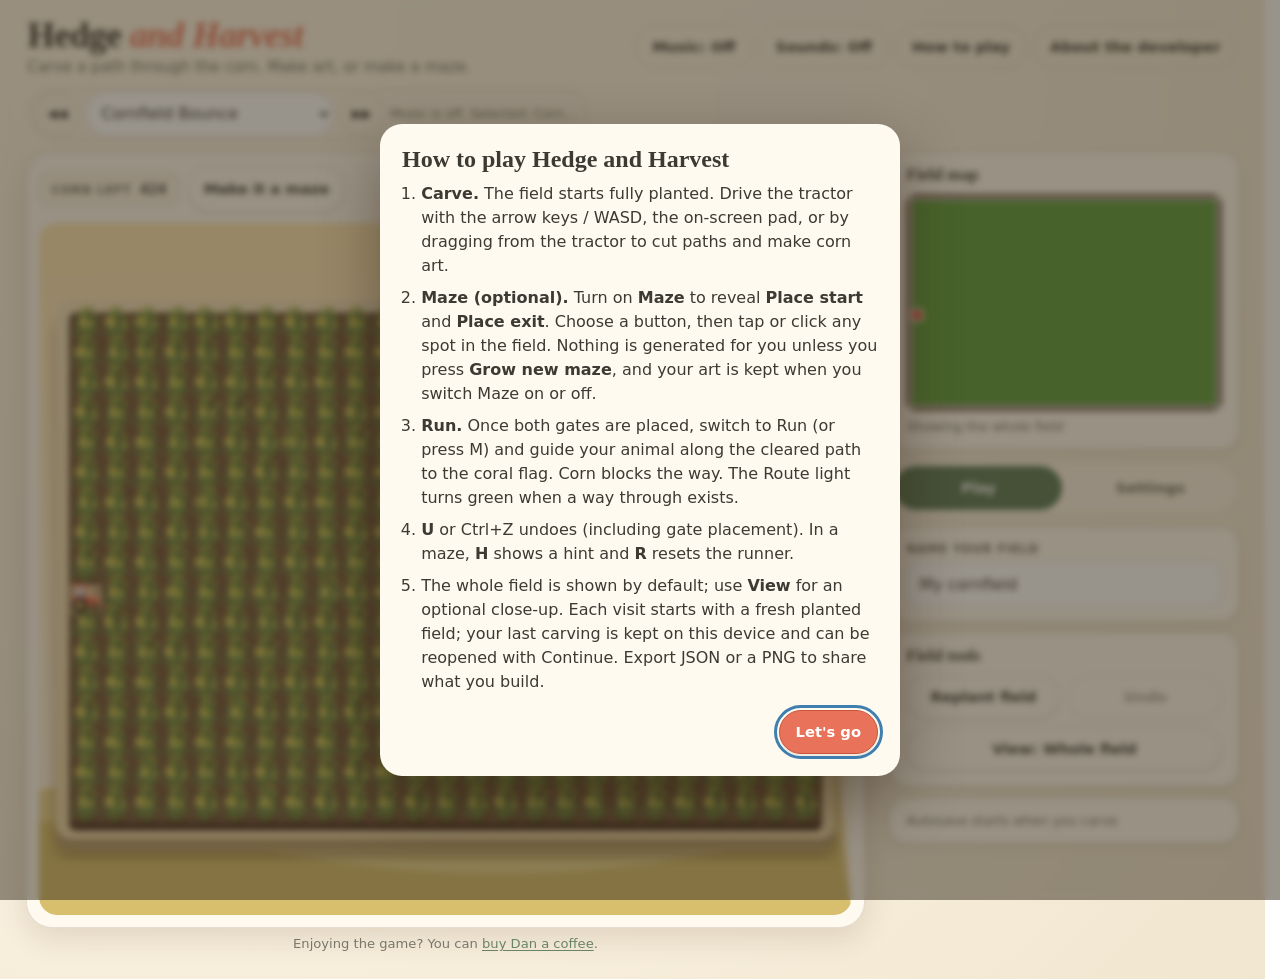
==== commit 90ecdead: "delegate(claude): Goal: implement .ai/plans/field-toolbar.md in ONLY index.htm" ====
--- a/index.html
+++ b/index.html
@@ -20,6 +20,7 @@
       <button id="btn-music" class="btn ghost tog" type="button" aria-pressed="false">Music: Off</button>
       <button id="btn-sfx" class="btn ghost tog" type="button" aria-pressed="false">Sounds: Off</button>
       <button id="btn-help" class="btn ghost" type="button">How to play</button>
+      <a id="about-developer" class="btn ghost" href="https://appsbydan.com" target="_blank" rel="noopener noreferrer">About the developer</a>
     </div>
     <div id="now-playing-bar" class="now-bar" role="group" aria-label="Music player">
       <button id="music-prev" class="btn ghost now-skip" type="button" aria-label="Previous song">&#9664;&#9664;</button>
@@ -31,17 +32,39 @@
   </header>
 
   <main class="layout">
+    <div class="stage-col">
     <section class="stage" aria-label="Cornfield play area">
-      <div class="hud" aria-label="Game status">
-        <div class="stat maze-only"><span class="label">Time</span><b id="hud-time">0:00</b></div>
-        <div class="stat maze-only"><span class="label">Steps</span><b id="hud-moves">0</b></div>
-        <div class="stat"><span class="label">Corn left</span><b id="hud-corn">0</b></div>
-        <div class="stat route maze-only" data-ok="0"><span class="label">Route</span><b id="hud-route">Place gates</b></div>
-      </div>
-
-      <div class="mode-switch maze-only" id="mode-group" role="group" aria-label="Mode">
-        <button id="mode-carve" data-mode="carve" type="button" aria-pressed="true">Carve</button>
-        <button id="mode-run" data-mode="run" type="button" aria-pressed="false" disabled>Run</button>
+      <div class="field-toolbar" id="field-toolbar" role="group" aria-label="Field tools">
+        <div class="hud" aria-label="Game status">
+          <div class="stat maze-only"><span class="label">Time</span><b id="hud-time">0:00</b></div>
+          <div class="stat maze-only"><span class="label">Steps</span><b id="hud-moves">0</b></div>
+          <div class="stat"><span class="label">Corn left</span><b id="hud-corn">0</b></div>
+          <div class="stat route maze-only" data-ok="0"><span class="label">Route</span><b id="hud-route">Place gates</b></div>
+        </div>
+        <button id="btn-maze" class="btn tog" type="button" aria-pressed="false">Make it a maze</button>
+        <div class="mode-switch maze-only" id="mode-group" role="group" aria-label="Mode">
+          <button id="mode-carve" data-mode="carve" type="button" aria-pressed="true">Carve</button>
+          <button id="mode-run" data-mode="run" type="button" aria-pressed="false" disabled>Run</button>
+        </div>
+        <details id="maze-menu" class="menu maze-only">
+          <summary id="maze-summary" class="btn">Maze options</summary>
+          <div class="menu-panel menu-left">
+            <button id="btn-place-start" class="btn" type="button" aria-pressed="false">Place start</button>
+            <button id="btn-place-exit" class="btn" type="button" aria-pressed="false">Place exit</button>
+            <button id="btn-generate" class="btn" type="button">Grow new maze</button>
+            <button id="btn-hint" class="btn" type="button">Hint</button>
+            <button id="btn-reset" class="btn" type="button">Reset runner</button>
+          </div>
+        </details>
+        <details id="share-menu" class="menu">
+          <summary id="share-summary" class="btn">Share / Export</summary>
+          <div class="menu-panel menu-right">
+            <button id="btn-export-json" class="btn" type="button">Export JSON</button>
+            <button id="btn-import" class="btn" type="button">Import JSON</button>
+            <button id="btn-png" class="btn" type="button">Save picture (PNG)</button>
+          </div>
+        </details>
+        <p class="gate-status maze-only" id="gate-status" role="status">Start not placed. Exit not placed. Place both to run.</p>
       </div>
 
       <div class="canvas-wrap">
@@ -75,6 +98,8 @@
         <button id="btn-undo2" class="btn dpad-undo" type="button">Undo</button>
       </div>
     </section>
+    <p id="field-support" class="note support support-main">Enjoying the game? You can <a class="support-link" data-placement="main" href="https://buymeacoffee.com/AppsbyDan" target="_blank" rel="noopener noreferrer">buy Dan a coffee</a>.</p>
+    </div>
 
     <aside class="panel" aria-label="Field settings">
       <section class="card minimap-card" aria-labelledby="minimap-title">
@@ -109,32 +134,10 @@
         </div>
       </section>
 
-      <section class="card" aria-labelledby="maze-title">
-        <h2 id="maze-title">Make it a maze</h2>
-        <button id="btn-maze" class="btn tog wide" type="button" aria-pressed="false">Maze: Off</button>
-        <div class="maze-only">
-          <div class="grid2" style="margin-top:8px">
-            <button id="btn-place-start" class="btn" type="button" aria-pressed="false">Place start</button>
-            <button id="btn-place-exit" class="btn" type="button" aria-pressed="false">Place exit</button>
-            <button id="btn-generate" class="btn" type="button">Grow new maze</button>
-            <button id="btn-hint" class="btn" type="button">Hint</button>
-            <button id="btn-reset" class="btn wide" type="button">Reset runner</button>
-          </div>
-          <p class="gate-status" id="gate-status" role="status">Start not placed. Exit not placed. Place both to run.</p>
-        </div>
-      </section>
-
-      <section class="card">
-        <h2>Share &amp; keep</h2>
-        <div class="grid2">
-          <button id="btn-export-json" class="btn" type="button">Export JSON</button>
-          <button id="btn-import" class="btn" type="button">Import JSON</button>
-          <button id="btn-png" class="btn wide" type="button">Save picture (PNG)</button>
-        </div>
+      <section class="card" aria-label="Save status">
         <p class="note" id="save-status">Autosave on</p>
         <p class="note support" id="loaded-support" hidden>Enjoying the game? You can <a class="support-link" data-placement="loaded" href="https://buymeacoffee.com/AppsbyDan" target="_blank" rel="noopener noreferrer">buy Dan a coffee</a>.</p>
       </section>
-      <p class="note support support-main">Enjoying the game? You can <a class="support-link" data-placement="main" href="https://buymeacoffee.com/AppsbyDan" target="_blank" rel="noopener noreferrer">buy Dan a coffee</a>.</p>
       </div>
 
       <div class="tabpanel" id="panel-settings" role="tabpanel" aria-labelledby="tab-settings" hidden>
--- a/styles.css
+++ b/styles.css
@@ -142,6 +142,7 @@
   grid-template-areas: ". up undo" "left down right";
 }
 .dpad-btn {
+  min-width: 48px; min-height: 48px;
   font-size: 1.2rem; color: var(--sage-deep); background: var(--cream); border: 1.5px solid var(--line);
   border-radius: 16px; cursor: pointer; touch-action: none; user-select: none; -webkit-user-select: none;
   -webkit-touch-callout: none; -webkit-tap-highlight-color: transparent;
@@ -261,9 +262,43 @@
   .tabpanel { grid-template-columns: 1fr; }
   .stat { padding: 6px 9px; gap: 6px; }
   .hud { gap: 5px; }
-  .canvas-wrap { height: min(46vh, 112vw); height: min(46dvh, 112vw); min-height: 240px; }
+  .canvas-wrap { height: min(46vh, calc(100vh - 440px)); height: min(46svh, calc(100svh - 440px)); min-height: 200px; }
   .win { padding: 16px; }
 }
 @media (prefers-reduced-motion: reduce) {
   .toast, .btn { transition: none; }
 }
+
+/* field toolbar (top border of the stage) */
+.stage-col { display: flex; flex-direction: column; gap: 8px; min-width: 0; }
+.stage-col > .support { margin: 0; text-align: center; }
+.card > .note:first-child { margin-top: 0; }
+.field-toolbar { position: relative; z-index: 6; display: flex; flex-wrap: wrap; align-items: center; gap: 8px; }
+.field-toolbar .hud { padding-right: 0; margin: 0; }
+.field-toolbar .btn { min-height: 48px; }
+.field-toolbar .mode-switch { position: static; }
+.field-toolbar .mode-switch button { min-height: 48px; }
+.field-toolbar .menu { display: block; }
+#share-menu { margin-left: auto; }
+.menu > summary { list-style: none; display: flex; align-items: center; cursor: pointer; user-select: none; -webkit-user-select: none; }
+.menu > summary::-webkit-details-marker { display: none; }
+.menu > summary::after { content: "\25BE"; margin-left: 8px; font-size: 0.8em; }
+.menu[open] > summary { background: #e3efdd; box-shadow: inset 0 0 0 2px var(--sage-deep); }
+.menu > summary:focus-visible { outline: 3px solid #3f7fb0; outline-offset: 2px; }
+.menu-panel {
+  position: absolute; top: calc(100% + 6px); z-index: 20; width: min(300px, 100%);
+  display: flex; flex-direction: column; gap: 6px; padding: 8px;
+  background: var(--paper); border: 1.5px solid var(--line); border-radius: 18px; box-shadow: var(--shadow);
+}
+.menu-left { left: 0; }
+.menu-right { right: 0; }
+.menu-panel .btn { width: 100%; min-height: 48px; text-align: center; }
+.field-toolbar .gate-status { flex: 1 1 100%; margin: 0; min-height: 0; font-size: 0.85rem; }
+body[data-purpose="maze"] .hud { display: none; }
+.top-actions a.btn { display: inline-flex; align-items: center; text-decoration: none; }
+@media (max-width: 620px) {
+  .field-toolbar { gap: 6px; }
+  .field-toolbar .btn { padding-left: 12px; padding-right: 12px; }
+  .top-actions .btn { min-height: 48px; }
+  .canvas-wrap { height: min(40svh, calc(100svh - 470px)); min-height: 180px; }
+}
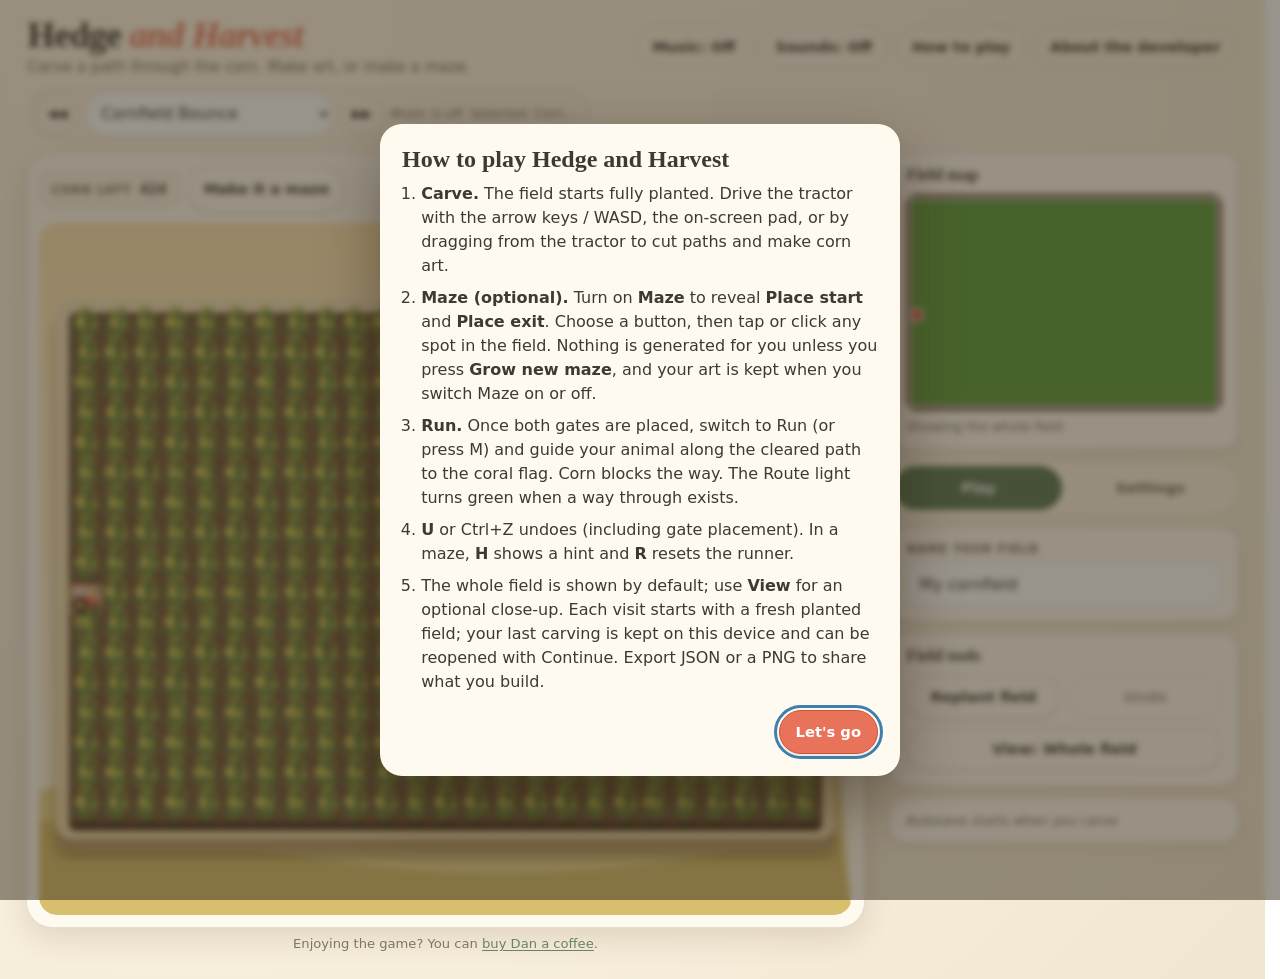
==== commit 0e829c61: "delegate(claude): Goal: finish toolbar layout so it exactly matches user only" ====
--- a/index.html
+++ b/index.html
@@ -42,13 +42,14 @@
           <div class="stat route maze-only" data-ok="0"><span class="label">Route</span><b id="hud-route">Place gates</b></div>
         </div>
         <button id="btn-maze" class="btn tog" type="button" aria-pressed="false">Make it a maze</button>
-        <div class="mode-switch maze-only" id="mode-group" role="group" aria-label="Mode">
-          <button id="mode-carve" data-mode="carve" type="button" aria-pressed="true">Carve</button>
-          <button id="mode-run" data-mode="run" type="button" aria-pressed="false" disabled>Run</button>
-        </div>
         <details id="maze-menu" class="menu maze-only">
           <summary id="maze-summary" class="btn">Maze options</summary>
-          <div class="menu-panel menu-left">
+          <div class="menu-panel menu-left" id="maze-panel">
+            <div class="mode-switch" id="mode-group" role="group" aria-label="Mode">
+              <button id="mode-carve" data-mode="carve" type="button" aria-pressed="true">Carve</button>
+              <button id="mode-run" data-mode="run" type="button" aria-pressed="false" disabled>Run</button>
+            </div>
+            <p class="gate-status" id="gate-status" role="status">Start not placed. Exit not placed. Place both to run.</p>
             <button id="btn-place-start" class="btn" type="button" aria-pressed="false">Place start</button>
             <button id="btn-place-exit" class="btn" type="button" aria-pressed="false">Place exit</button>
             <button id="btn-generate" class="btn" type="button">Grow new maze</button>
@@ -64,7 +65,6 @@
             <button id="btn-png" class="btn" type="button">Save picture (PNG)</button>
           </div>
         </details>
-        <p class="gate-status maze-only" id="gate-status" role="status">Start not placed. Exit not placed. Place both to run.</p>
       </div>
 
       <div class="canvas-wrap">
@@ -98,7 +98,10 @@
         <button id="btn-undo2" class="btn dpad-undo" type="button">Undo</button>
       </div>
     </section>
-    <p id="field-support" class="note support support-main">Enjoying the game? You can <a class="support-link" data-placement="main" href="https://buymeacoffee.com/AppsbyDan" target="_blank" rel="noopener noreferrer">buy Dan a coffee</a>.</p>
+    <div id="field-support">
+      <p class="note support support-main">Enjoying the game? You can <a class="support-link" data-placement="main" href="https://buymeacoffee.com/AppsbyDan" target="_blank" rel="noopener noreferrer">buy Dan a coffee</a>.</p>
+      <p class="note support" id="loaded-support" hidden>Enjoying the game? You can <a class="support-link" data-placement="loaded" href="https://buymeacoffee.com/AppsbyDan" target="_blank" rel="noopener noreferrer">buy Dan a coffee</a>.</p>
+    </div>
     </div>
 
     <aside class="panel" aria-label="Field settings">
@@ -136,7 +139,6 @@
 
       <section class="card" aria-label="Save status">
         <p class="note" id="save-status">Autosave on</p>
-        <p class="note support" id="loaded-support" hidden>Enjoying the game? You can <a class="support-link" data-placement="loaded" href="https://buymeacoffee.com/AppsbyDan" target="_blank" rel="noopener noreferrer">buy Dan a coffee</a>.</p>
       </section>
       </div>
 
--- a/styles.css
+++ b/styles.css
@@ -271,7 +271,6 @@
 
 /* field toolbar (top border of the stage) */
 .stage-col { display: flex; flex-direction: column; gap: 8px; min-width: 0; }
-.stage-col > .support { margin: 0; text-align: center; }
 .card > .note:first-child { margin-top: 0; }
 .field-toolbar { position: relative; z-index: 6; display: flex; flex-wrap: wrap; align-items: center; gap: 8px; }
 .field-toolbar .hud { padding-right: 0; margin: 0; }
@@ -293,12 +292,19 @@
 .menu-left { left: 0; }
 .menu-right { right: 0; }
 .menu-panel .btn { width: 100%; min-height: 48px; text-align: center; }
-.field-toolbar .gate-status { flex: 1 1 100%; margin: 0; min-height: 0; font-size: 0.85rem; }
+.menu-panel .mode-switch { align-self: stretch; }
+.menu-panel .mode-switch button { flex: 1; }
+.menu-panel .gate-status { margin: 0; min-height: 0; padding: 0 4px; font-size: 0.85rem; }
 body[data-purpose="maze"] .hud { display: none; }
+#field-support { text-align: center; }
+#field-support .support { margin: 0; }
 .top-actions a.btn { display: inline-flex; align-items: center; text-decoration: none; }
 @media (max-width: 620px) {
-  .field-toolbar { gap: 6px; }
-  .field-toolbar .btn { padding-left: 12px; padding-right: 12px; }
+  .field-toolbar { gap: 6px; flex-wrap: nowrap; }
+  .field-toolbar .btn { padding-left: 9px; padding-right: 9px; font-size: 0.8rem; white-space: nowrap; }
+  .field-toolbar .stat { padding: 4px 7px; }
+  .menu > summary::after { margin-left: 4px; }
   .top-actions .btn { min-height: 48px; }
-  .canvas-wrap { height: min(40svh, calc(100svh - 470px)); min-height: 180px; }
-}
+  .canvas-wrap { height: min(38svh, calc(100svh - 540px)); min-height: 160px; }
+  .dpad { grid-template-rows: repeat(2, 50px); gap: 4px; }
+}
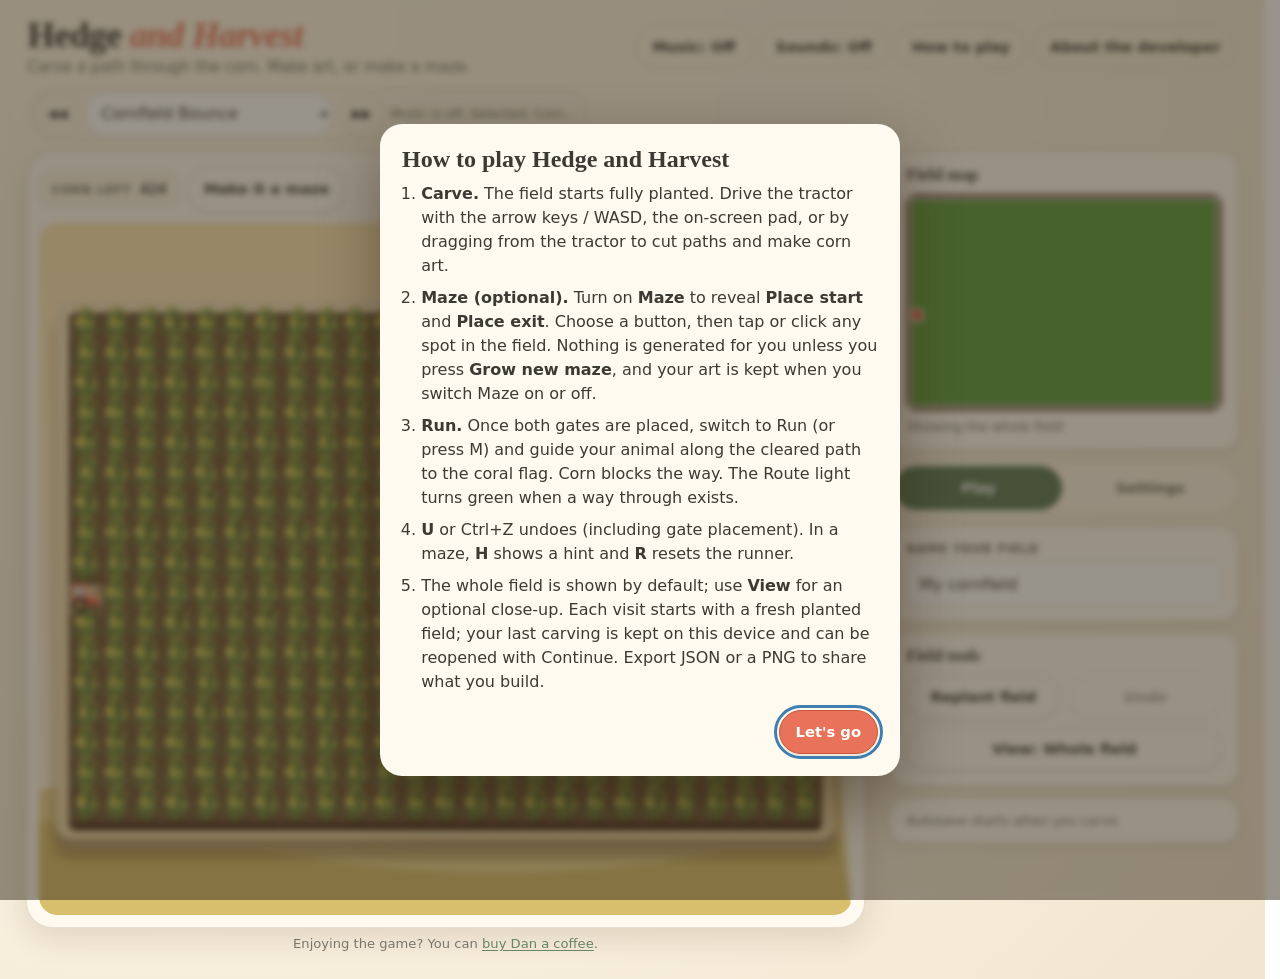
==== commit 7ab11f73: "delegate(claude): Goal: Add three selectable field sizes each exactly triple t" ====
--- a/index.html
+++ b/index.html
@@ -149,6 +149,9 @@
           <button type="button" data-size="small" aria-pressed="false"><span>Cozy plot</span><small>15 &times; 11</small></button>
           <button type="button" data-size="medium" aria-pressed="true"><span>Family farm</span><small>25 &times; 17</small></button>
           <button type="button" data-size="large" aria-pressed="false"><span>Great field</span><small>35 &times; 23</small></button>
+          <button type="button" data-size="expansive" aria-pressed="false"><span>Wide acres</span><small>69 &times; 35</small></button>
+          <button type="button" data-size="grand" aria-pressed="false"><span>Grand estate</span><small>105 &times; 69</small></button>
+          <button type="button" data-size="vast" aria-pressed="false"><span>Harvest country</span><small>207 &times; 105</small></button>
         </div>
       </section>
 
--- a/styles.css
+++ b/styles.css
@@ -63,7 +63,7 @@
   background: var(--cream); border: 1.5px solid var(--line); border-radius: 999px; padding: 3px 6px;
 }
 .now-bar .now-skip { padding: 0 12px; min-width: 44px; font-size: 0.8rem; }
-.now-bar .now-select { flex: 1 1 120px; min-width: 0; margin: 0; padding: 8px 10px; border-radius: 999px; text-overflow: ellipsis; }
+.now-bar .now-select { flex: 1 1 120px; min-width: 170px; margin: 0; padding: 8px 10px; border-radius: 999px; text-overflow: ellipsis; }
 .now-status { flex: 0 1 190px; min-width: 0; font-size: 0.8rem; color: var(--muted); white-space: nowrap; overflow: hidden; text-overflow: ellipsis; }
 .support { font-size: 0.78rem; color: var(--muted); opacity: 0.9; }
 .support-link { color: var(--sage-deep); text-decoration: underline; text-underline-offset: 2px; }
@@ -285,6 +285,7 @@
 .menu[open] > summary { background: #e3efdd; box-shadow: inset 0 0 0 2px var(--sage-deep); }
 .menu > summary:focus-visible { outline: 3px solid #3f7fb0; outline-offset: 2px; }
 .menu-panel {
+  max-height: min(460px, 50svh); overflow-y: auto;
   position: absolute; top: calc(100% + 6px); z-index: 20; width: min(300px, 100%);
   display: flex; flex-direction: column; gap: 6px; padding: 8px;
   background: var(--paper); border: 1.5px solid var(--line); border-radius: 18px; box-shadow: var(--shadow);
@@ -308,3 +309,9 @@
   .canvas-wrap { height: min(38svh, calc(100svh - 540px)); min-height: 160px; }
   .dpad { grid-template-rows: repeat(2, 50px); gap: 4px; }
 }
+@media (max-width: 360px) {
+  /* Narrow phones wrap art tools; share the same vertical budget but reserve less canvas height. */
+  .now-bar .now-select { min-width: 0; }
+  .field-toolbar { flex-wrap: wrap; }
+  .canvas-wrap { height: min(34svh, calc(100svh - 540px)); min-height: 140px; }
+}
